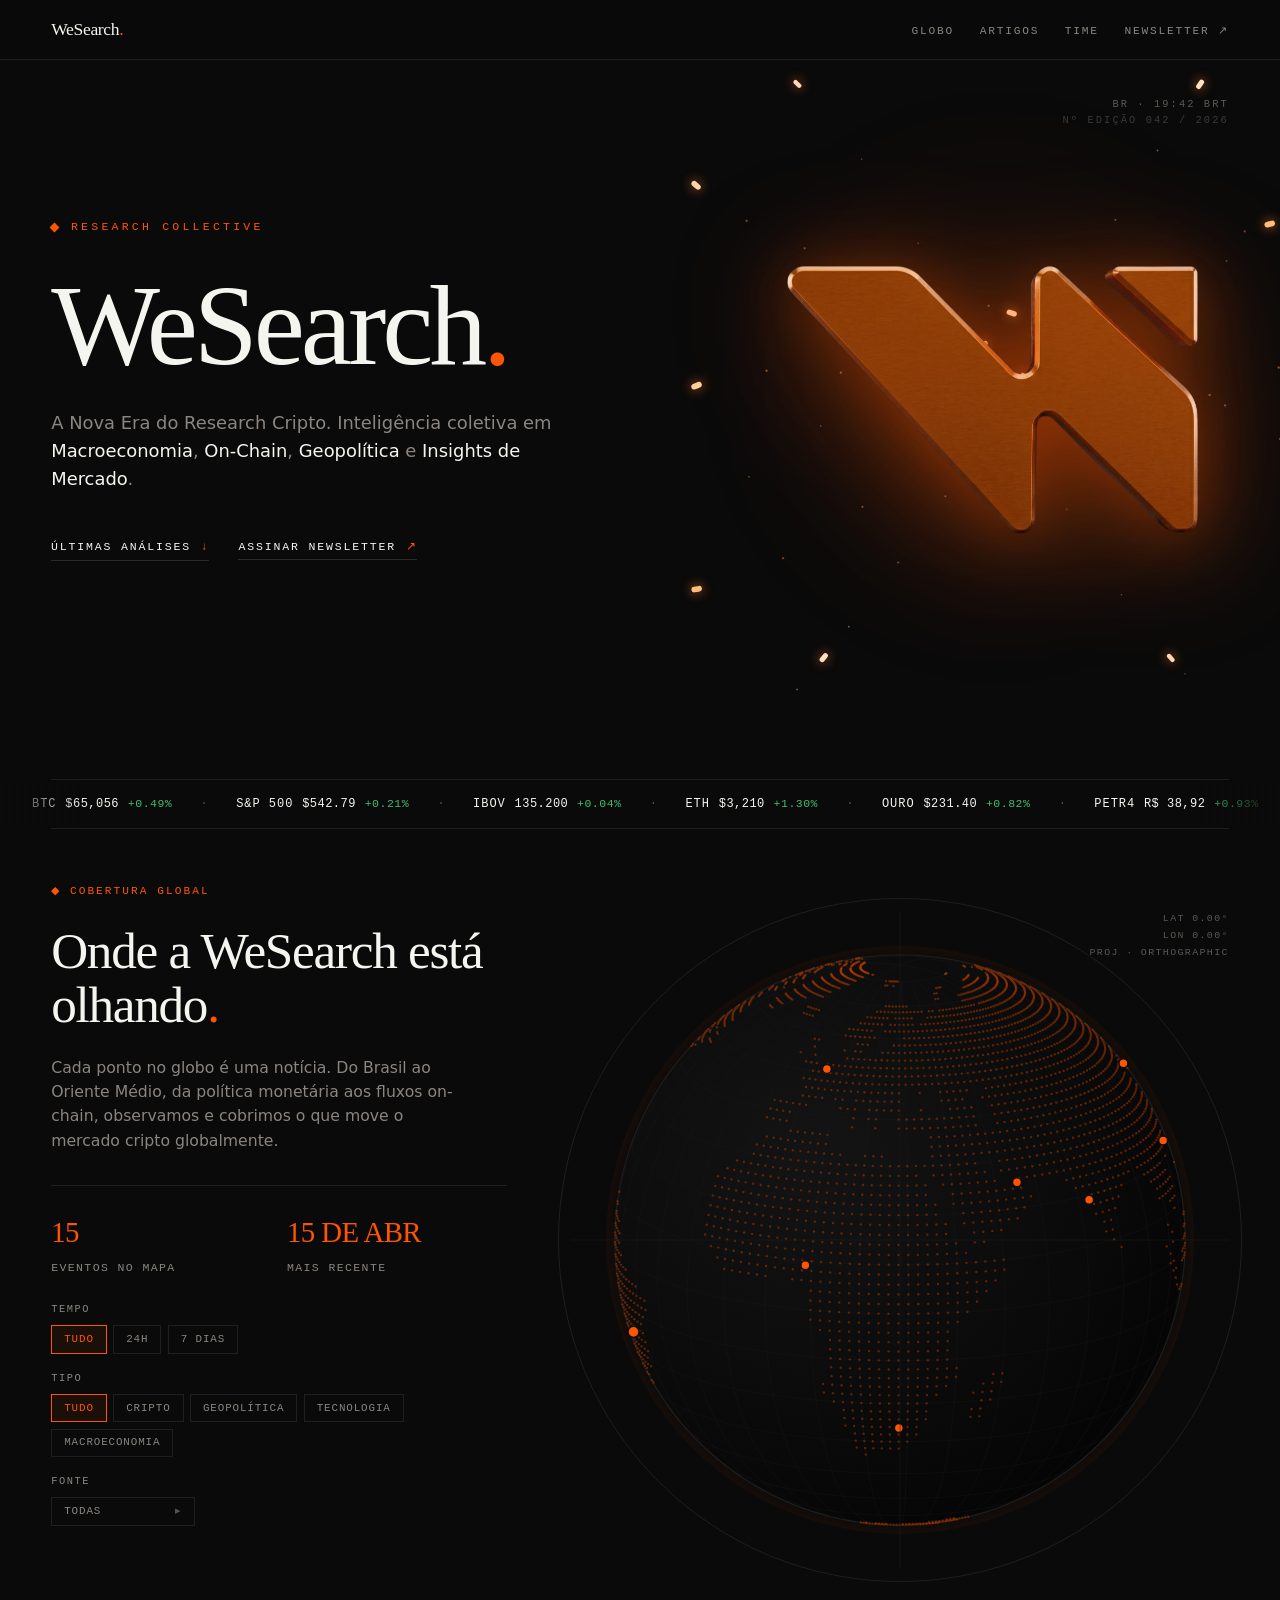
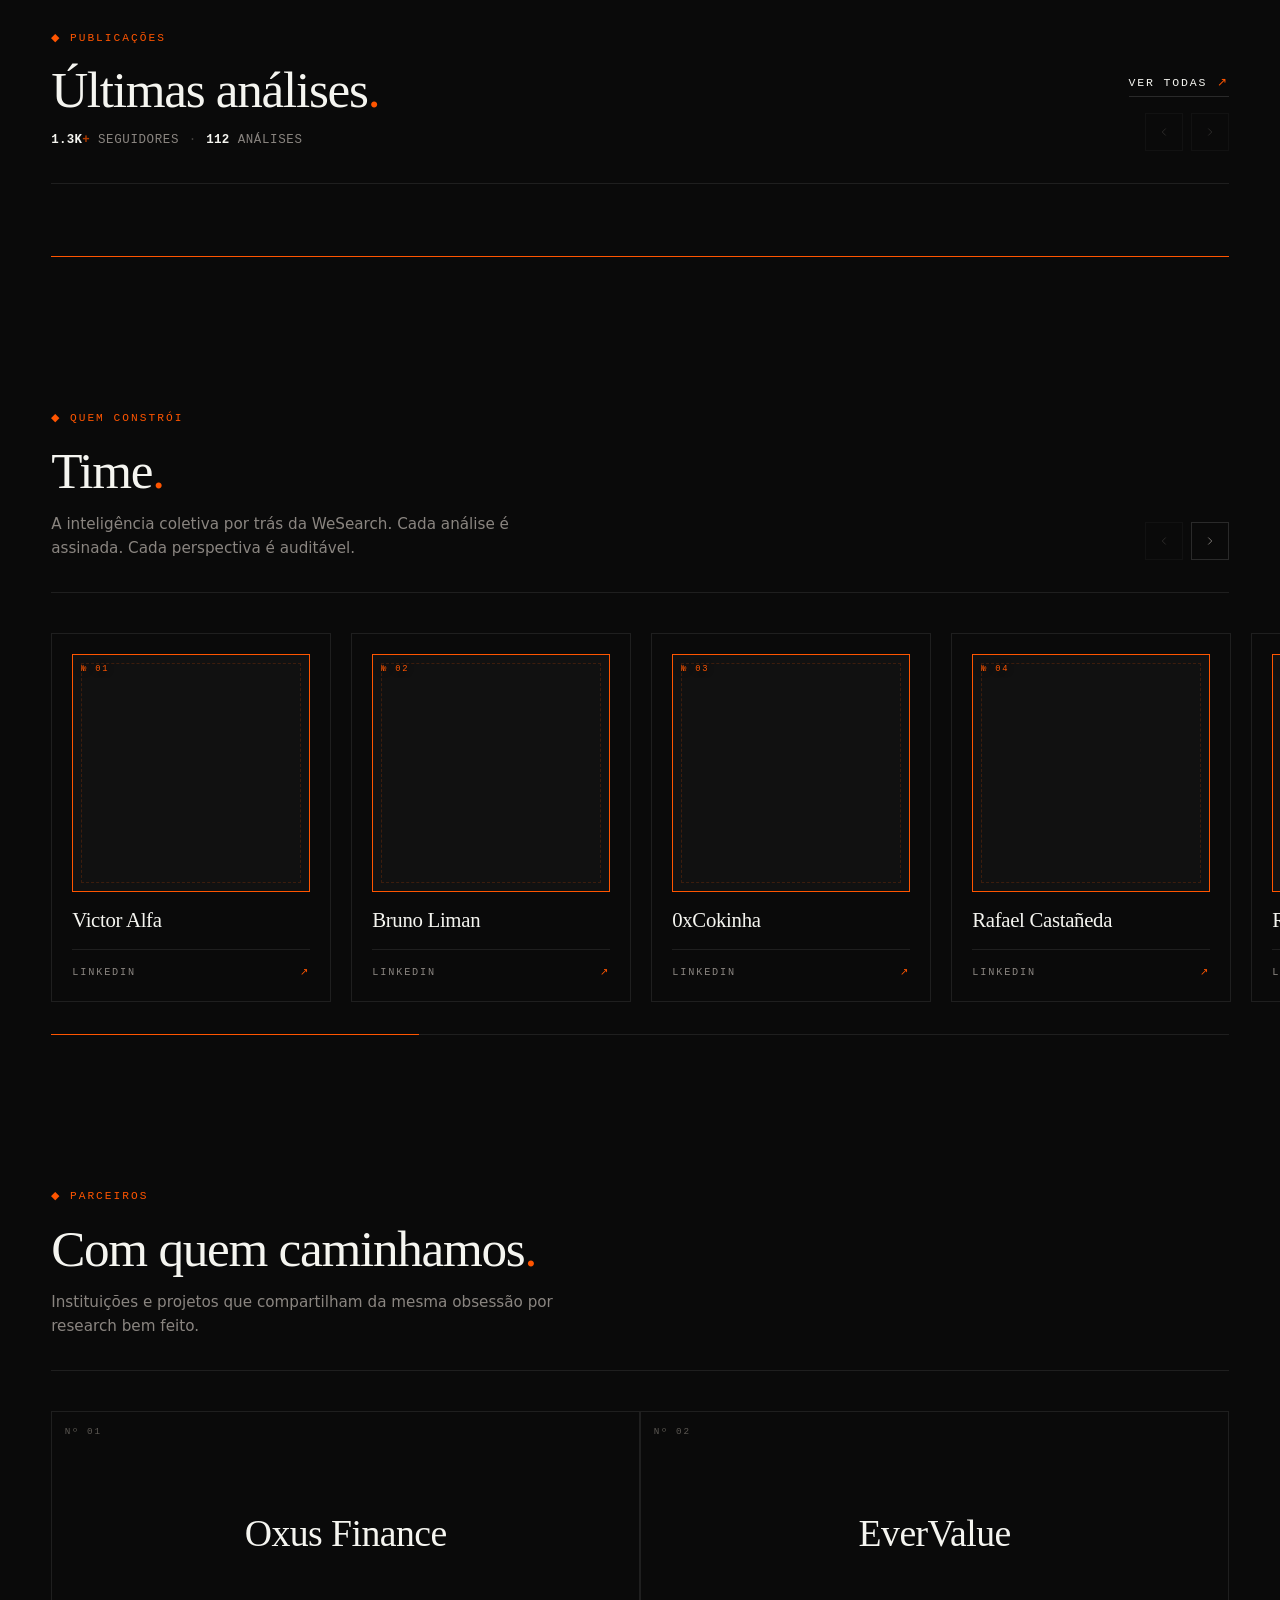
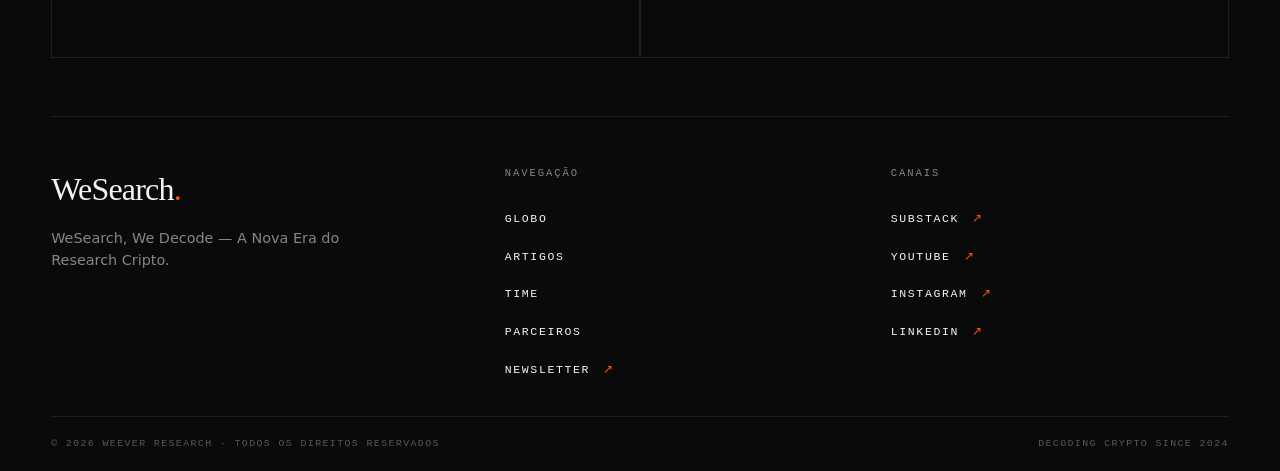
==== public/index.html @ be9791de "sec: move frontend para public/, fixa vazamento de .git/ CRÍTICO: directory='.' no Workers Static As" ====
<!doctype html>
<html lang="pt-BR">
<head>
<meta charset="utf-8" />
<meta name="viewport" content="width=device-width,initial-scale=1" />
<title>WeSearch — Research Cripto</title>
<meta name="description" content="A Nova Era do Research Cripto. Inteligência coletiva em Macroeconomia, On-Chain, Geopolítica e Insights de Mercado." />
<link rel="icon" type="image/png" sizes="32x32" href="favicon-32x32.png" />
<link rel="preconnect" href="https://fonts.googleapis.com" />
<link rel="preconnect" href="https://fonts.gstatic.com" crossorigin />
<link rel="stylesheet" href="https://fonts.googleapis.com/css2?family=Fraunces:opsz,wght@9..144,300;9..144,400;9..144,500;9..144,600&family=IBM+Plex+Mono:wght@400;500&family=IBM+Plex+Sans:wght@400;500;600&display=swap" />
<meta http-equiv="Content-Security-Policy" content="default-src 'self'; script-src 'self' https://static.cloudflareinsights.com; style-src 'self' https://fonts.googleapis.com; font-src 'self' https://fonts.gstatic.com; img-src 'self' https: data:; connect-src 'self' https://api.wesearchdao.xyz https://cloudflareinsights.com; base-uri 'self'; object-src 'none'; form-action 'self'; upgrade-insecure-requests;" />
<link rel="stylesheet" href="assets/style.css" />
<script src="assets/vendor/d3.min.js" integrity="sha384-CjloA8y00+1SDAUkjs099PVfnY2KmDC2BZnws9kh8D/lX1s46w6EPhpXdqMfjK6i" defer></script>
<script src="assets/vendor/topojson-client.min.js" integrity="sha384-Ukv1p/xTma6P4/2bY5KzWBw+ydSpXmhCMtyciIQVDJ1RmOxtCYNMF1uXT9T63H67" defer></script>
<script src="assets/app.js" defer></script>
</head>
<body>

<!-- ============ STICKY NAV ============ -->
<nav class="nav" id="nav" aria-label="Principal">
  <a href="#top" class="brand">WeSearch<span class="dot">.</span></a>
  <ul>
    <li><a href="#globo">Globo</a></li>
    <li><a href="#artigos">Artigos</a></li>
    <li><a href="#time">Time</a></li>
    <li><a href="https://wesearch.substack.com" target="_blank" rel="noopener">Newsletter ↗</a></li>
  </ul>
</nav>

<div class="page" id="top">

  <!-- ============ HERO ============ -->
  <section class="hero">
    <div class="hero-tick tl">
      <div>BR · 19:42 BRT</div>
      <div class="u-dim">Nº EDIÇÃO 042 / 2026</div>
    </div>

    <div class="hero-left">
      <div class="hero-label">
        <span class="diamond"></span>
        <span class="txt">Research Collective</span>
      </div>
      <h1 class="hero-title">WeSearch<span class="dot">.</span></h1>
      <p class="hero-sub">
        A Nova Era do Research Cripto. Inteligência coletiva em <em>Macroeconomia</em>, <em>On-Chain</em>, <em>Geopolítica</em> e <em>Insights de Mercado</em>.
      </p>
      <div class="hero-actions">
        <a href="#artigos" class="ghost-link">Últimas análises <span class="arr">↓</span></a>
        <a href="https://wesearch.substack.com" target="_blank" rel="noopener" class="ghost-link">Assinar newsletter <span class="arr">↗</span></a>
      </div>
    </div>

    <div class="hero-right" aria-hidden="true">
      <div class="hero-mark">
        <!-- Decorative rings removed per request -->
        <img src="assets/wesearch-logo.png?v=2" alt="WeSearch" class="hero-mark-img" />
        <svg class="hero-mark-streams" viewBox="0 0 320 320" aria-hidden="true" preserveAspectRatio="none">
          <defs>
            <path id="stream-a" d="M -20 40   C 60 110,  180 90,  340 200" />
            <path id="stream-b" d="M 340 60  C 240 130, 140 100, -20 240" />
            <path id="stream-c" d="M -20 160 C 80 120,  220 220, 340 140" />
            <path id="stream-d" d="M 40 -20  C 140 80,  180 240, 280 340" />
            <path id="stream-e" d="M 280 -20 C 200 100, 160 200,  40 340" />
            <path id="stream-f" d="M -20 280 C 100 260, 200 80,  340 60" />
          </defs>
          <g class="streams-layer">
            <use href="#stream-a" class="trail t1"/>
            <use href="#stream-a" class="dot   d1"/>
            <use href="#stream-b" class="trail t2"/>
            <use href="#stream-b" class="dot   d2"/>
            <use href="#stream-c" class="trail t3"/>
            <use href="#stream-c" class="dot   d3"/>
            <use href="#stream-d" class="trail t4"/>
            <use href="#stream-d" class="dot   d4"/>
            <use href="#stream-e" class="trail t5"/>
            <use href="#stream-e" class="dot   d5"/>
            <use href="#stream-f" class="trail t6"/>
            <use href="#stream-f" class="dot   d6"/>
          </g>
        </svg>
      </div>
    </div>
  </section>

  <!-- ============ MARKET TICKER ============ -->
  <section class="ticker-section tight" aria-label="Ticker de mercado">
    <div class="ticker" id="ticker" role="marquee" aria-live="off">
      <div class="ticker-track" id="ticker-track"></div>
    </div>
  </section>

  <!-- ============ GLOBE ============ -->
  <section id="globo">
    <div class="globe-wrap globe-wrap--pad-top">
      <div class="globe-copy">
        <span class="mono orange label">◆ Cobertura Global</span>
        <h2 class="heading">Onde a WeSearch está olhando<span class="dot">.</span></h2>
        <p>
          Cada ponto no globo é uma notícia. Do Brasil ao Oriente Médio, da política monetária aos fluxos on-chain, observamos e cobrimos o que move o mercado cripto globalmente.
        </p>
        <div class="globe-stats">
          <div class="gs"><b id="gs-events">—</b>Eventos no mapa</div>
          <div class="gs"><b id="gs-latest">—</b>Mais recente</div>
        </div>

        <div class="globe-filters">
          <div class="gf-group">
            <span class="gf-label mono">TEMPO</span>
            <div class="gf-btns" id="filter-time">
              <button class="gf-btn active" data-val="all">Tudo</button>
              <button class="gf-btn" data-val="24h">24h</button>
              <button class="gf-btn" data-val="7d">7 dias</button>
            </div>
          </div>
          <div class="gf-group">
            <span class="gf-label mono">TIPO</span>
            <div class="gf-btns" id="filter-cat">
              <button class="gf-btn active" data-val="all">Tudo</button>
              <button class="gf-btn" data-val="cripto">Cripto</button>
              <button class="gf-btn" data-val="geo">Geopolítica</button>
              <button class="gf-btn" data-val="tech">Tecnologia</button>
              <button class="gf-btn" data-val="macro">Macroeconomia</button>
            </div>
          </div>
          <div class="gf-group u-hidden" id="filter-source-group">
            <span class="gf-label mono">FONTE</span>
            <button class="gf-btn gf-source-trigger" id="filter-source-trigger" type="button">
              <span id="filter-source-label">Todas</span>
              <span class="gf-caret" aria-hidden="true">▸</span>
            </button>
          </div>
        </div>
      </div>

      <!-- Source filter modal -->
      <div class="gf-modal" id="source-modal" hidden aria-hidden="true" role="dialog" aria-labelledby="source-modal-title">
        <div class="gf-modal-backdrop" id="source-modal-backdrop"></div>
        <div class="gf-modal-panel">
          <header class="gf-modal-head">
            <span class="mono orange">◆ Fontes</span>
            <h3 id="source-modal-title">Selecionar cobertura</h3>
            <button class="gf-modal-close" id="source-modal-close" aria-label="Fechar">✕</button>
          </header>
          <div class="gf-modal-actions">
            <button class="gf-btn" id="filter-source-all" type="button">Todas</button>
            <button class="gf-btn" id="filter-source-none" type="button">Nenhuma</button>
            <span class="gf-modal-count mono" id="filter-source-count">—</span>
          </div>
          <div class="gf-modal-list" id="filter-source"></div>
        </div>
      </div>

      <div class="globe-stage" id="globe-stage">
        <div class="globe-ring"></div>
        <div class="globe-ring crosshair"></div>
        <div class="globe-coords" id="globe-coords">
          <div>LAT 0.00°</div>
          <div>LON 0.00°</div>
          <div>PROJ · ORTHOGRAPHIC</div>
        </div>
        <svg id="globe-svg" viewBox="0 0 600 600" aria-hidden="true"></svg>
        <div class="country-label" id="country-label" aria-hidden="true">
          <span class="cl-name"></span>
          <span class="cl-meta"></span>
        </div>
        <aside class="country-panel" id="country-panel" aria-live="polite">
          <header>
            <div>
              <span class="cp-kicker mono orange">◆ Cobertura</span>
              <h3 id="cp-title">—</h3>
              <span id="cp-count" class="cp-count mono">—</span>
            </div>
            <button id="cp-close" aria-label="Fechar">✕</button>
          </header>
          <div class="cp-list" id="cp-list"></div>
        </aside>
        <div class="globe-tooltip" id="tip">
          <span class="cat" id="tip-cat">CATEGORY</span>
          <div class="ttl" id="tip-title">Title</div>
          <div class="meta" id="tip-meta">META</div>
        </div>
        <!-- SR fallback list -->
        <ul class="sr-only" id="events-sr"></ul>
      </div>
    </div>
  </section>

  <!-- ============ ARTICLES ============ -->
  <section id="artigos">
    <div class="section-head">
      <div>
        <span class="mono orange label">◆ Publicações</span>
        <h2 class="heading heading--spaced">Últimas análises<span class="dot u-text-orange">.</span></h2>
        <div class="section-stats mono">
          <span><b>1.3K<span class="u-text-orange-deep">+</span></b> seguidores</span>
          <span class="sep">·</span>
          <span><b id="m-articles">112</b> análises</span>
        </div>
      </div>
      <div class="right right--stack">
        <a href="https://wesearch.substack.com" target="_blank" rel="noopener" class="ghost-link">Ver todas <span class="arr">↗</span></a>
        <div class="carousel-ctl">
          <button id="art-prev" aria-label="Anterior"><svg viewBox="0 0 24 24" fill="none" stroke="currentColor" stroke-width="1.5"><path d="M15 6l-6 6 6 6"/></svg></button>
          <button id="art-next" aria-label="Próximo"><svg viewBox="0 0 24 24" fill="none" stroke="currentColor" stroke-width="1.5"><path d="M9 6l6 6-6 6"/></svg></button>
        </div>
      </div>
    </div>

    <div class="carousel" id="carousel-articles" aria-live="polite"></div>
    <div class="progress"><div class="bar" id="art-bar"></div></div>
  </section>

  <!-- ============ ANALYSTS ============ -->
  <section id="time">
    <div class="section-head">
      <div>
        <span class="mono orange label">◆ Quem constrói</span>
        <h2 class="heading heading--spaced">Time<span class="dot u-text-orange">.</span></h2>
        <p class="section-lede">
          A inteligência coletiva por trás da WeSearch. Cada análise é assinada. Cada perspectiva é auditável.
        </p>
      </div>
      <div class="right">
        <div class="carousel-ctl">
          <button id="an-prev" aria-label="Anterior"><svg viewBox="0 0 24 24" fill="none" stroke="currentColor" stroke-width="1.5"><path d="M15 6l-6 6 6 6"/></svg></button>
          <button id="an-next" aria-label="Próximo"><svg viewBox="0 0 24 24" fill="none" stroke="currentColor" stroke-width="1.5"><path d="M9 6l6 6-6 6"/></svg></button>
        </div>
      </div>
    </div>

    <div class="analysts" id="carousel-analysts"></div>
    <div class="progress"><div class="bar" id="an-bar"></div></div>
  </section>

  <!-- ============ PARTNERS ============ -->
  <section id="parceiros">
    <div class="section-head">
      <div>
        <span class="mono orange label">◆ Parceiros</span>
        <h2 class="heading heading--spaced">Com quem caminhamos<span class="dot u-text-orange">.</span></h2>
        <p class="section-lede">
          Instituições e projetos que compartilham da mesma obsessão por research bem feito.
        </p>
      </div>
    </div>

    <div class="partners" id="partners-grid"></div>
  </section>

  <!-- ============ FOOTER ============ -->
  <footer class="foot">
    <div>
      <div class="brand-big">WeSearch<span class="dot">.</span></div>
      <p class="tagline">WeSearch, We Decode — A Nova Era do Research Cripto.</p>
          </div>
    <div class="col">
      <h4>Navegação</h4>
      <ul>
        <li><a href="#globo">Globo</a></li>
        <li><a href="#artigos">Artigos</a></li>
        <li><a href="#time">Time</a></li>
        <li><a href="#parceiros">Parceiros</a></li>
        <li><a href="https://wesearch.substack.com" target="_blank" rel="noopener">Newsletter <span class="arr">↗</span></a></li>
      </ul>
    </div>
    <div class="col">
      <h4>Canais</h4>
      <ul>
        <li><a href="https://wesearch.substack.com" target="_blank" rel="noopener">Substack <span class="arr">↗</span></a></li>
        <li><a href="https://www.youtube.com/@wesearchdao" target="_blank" rel="noopener">YouTube <span class="arr">↗</span></a></li>
        <li><a href="https://www.instagram.com/wesearchdao/" target="_blank" rel="noopener">Instagram <span class="arr">↗</span></a></li>
        <li><a href="https://www.linkedin.com/company/wesearchdao" target="_blank" rel="noopener">LinkedIn <span class="arr">↗</span></a></li>
      </ul>
    </div>
  </footer>

  <div class="signoff">
    <span>© 2026 Weever Research · Todos os direitos reservados</span>
    <span>Decoding crypto since 2024</span>
  </div>

</div>

<!-- Tweaks panel removed: globe now rotates gently on its own -->

</body>
</html>
---- public/assets/style.css ----
:root {
  --bg: #0a0a0a;
  --surface: #111111;
  --surface-2: #141414;
  --border: #1f1f1f;
  --border-strong: #2a2a2a;
  --fg: #f5f5f0;
  --muted: #8a8580;
  --muted-dim: #5c5853;
  --orange: #FF5500;
  --orange-dim: #cc4400;
  --orange-deep: #B23C00;
  --serif: "Fraunces", Georgia, "Times New Roman", serif;
  --sans: "IBM Plex Sans", system-ui, sans-serif;
  --mono: "IBM Plex Mono", ui-monospace, monospace;
  --ease: cubic-bezier(0.16, 1, 0.3, 1);
  /* Breakpoints — usar valores brutos nas @media (vars não funcionam lá).
     Documentação:
       --bp-mobile: 480px  — empilhamento total, 1 coluna, tipografia mínima
       --bp-tablet: 760px  — 2 colunas onde cabiam 4; nav compactada
       --bp-desktop-sm: 960px — hero/globe passam a 1 coluna */
}

* { box-sizing: border-box; margin: 0; padding: 0; }
html, body {
  background: var(--bg);
  color: var(--fg);
  font-family: var(--sans);
  -webkit-font-smoothing: antialiased;
  -moz-osx-font-smoothing: grayscale;
  overflow-x: hidden;
}
body { line-height: 1.55; }
a { color: inherit; text-decoration: none; }
button { font: inherit; color: inherit; background: none; border: 0; cursor: pointer; }
img { max-width: 100%; display: block; }

::selection { background: var(--orange); color: var(--bg); }

/* Scrollbar */
::-webkit-scrollbar { width: 10px; height: 10px; }
::-webkit-scrollbar-track { background: var(--bg); }
::-webkit-scrollbar-thumb { background: var(--border-strong); border-radius: 0; }
::-webkit-scrollbar-thumb:hover { background: var(--orange-deep); }

/* ============ LAYOUT ============ */
.page {
  max-width: 1440px;
  margin: 0 auto;
  padding: 0 clamp(1.25rem, 4vw, 3.5rem);
}

.mono {
  font-family: var(--mono);
  font-size: 0.7rem;
  letter-spacing: 0.18em;
  text-transform: uppercase;
  color: var(--muted);
}
.mono.orange { color: var(--orange); }

.serif { font-family: var(--serif); }

/* ============ UTILITIES ============
   Evitam style="..." inline, permitindo CSP sem 'unsafe-inline' em style-src. */
.u-hidden          { display: none; }
.u-dim             { opacity: .6; }
.u-text-orange      { color: var(--orange); }
.u-text-orange-deep { color: var(--orange-deep); }
.u-text-muted       { color: var(--muted); }
.heading--spaced    { margin-top: 1rem; }
.section-lede       { color: var(--muted); margin-top: 1rem; max-width: 52ch; font-size: 0.95rem; }
.section-head .right--stack {
  display: flex; flex-direction: column; align-items: flex-end; gap: 1rem;
  text-align: right; white-space: normal;
}
.credibility--compact { padding: 25px 0 0; }
@media (min-width: 761px) { .credibility--compact { min-height: 150px; } }
.globe-wrap--pad-top  { padding-top: 50px; }

.heading {
  font-family: var(--serif);
  font-weight: 500;
  font-size: clamp(2rem, 4.2vw, 3.2rem);
  letter-spacing: -0.025em;
  line-height: 1.05;
  font-variation-settings: "opsz" 96;
}

.section-head {
  display: grid;
  grid-template-columns: 1fr auto;
  align-items: end;
  gap: 2rem;
  padding-bottom: 2rem;
  border-bottom: 1px solid var(--border);
  margin-bottom: 2.5rem;
}
.section-head .label { margin-bottom: 0.9rem; display: block; }
.section-stats {
  display: flex;
  gap: 0.6rem;
  margin-top: 0.9rem;
  font-size: 0.78rem;
  color: var(--muted);
  letter-spacing: 0.05em;
  text-transform: uppercase;
}
.section-stats b {
  color: var(--fg);
  font-weight: 600;
  letter-spacing: 0.02em;
}
.section-stats .sep { opacity: 0.45; }
.section-head .tagline {
  color: var(--muted);
  font-size: 0.95rem;
  max-width: 46ch;
  margin-top: 1rem;
}
.section-head .right { text-align: right; white-space: nowrap; }
@media (max-width: 760px) {
  .section-head { gap: 1.25rem 1rem; align-items: end; }
  .section-head .right,
  .section-head .right--stack { white-space: normal; }
}

.ghost-link {
  display: inline-flex;
  align-items: center;
  gap: 0.6rem;
  font-family: var(--mono);
  font-size: 0.72rem;
  letter-spacing: 0.16em;
  text-transform: uppercase;
  color: var(--fg);
  border-bottom: 1px solid var(--border-strong);
  padding-bottom: 4px;
  transition: color .25s var(--ease), border-color .25s var(--ease);
}
.ghost-link:hover { color: var(--orange); border-color: var(--orange); }
.ghost-link .arr { color: var(--orange); transition: transform .3s var(--ease); }
.ghost-link:hover .arr { transform: translate(2px,-2px); }

section { padding: clamp(4rem, 8vw, 7rem) 0; }
section.tight { padding: 0; }

/* Tightened transitions between specific sections */
#time         { padding-top: clamp(2rem, 4vw, 3.25rem); }   /* after #artigos */
#parceiros    { padding-top: clamp(2rem, 4vw, 3.25rem);
                padding-bottom: clamp(2.5rem, 4.5vw, 3.75rem); } /* before footer */
#globo        { padding-top: 0.25rem; padding-bottom: 0; }  /* collapse gap after ticker + before articles */
#artigos      { padding-top: clamp(1.25rem, 2.5vw, 2rem); } /* tighten gap after Cobertura Global */

/* ============ NAV ============ */
.nav {
  position: fixed;
  top: 0; left: 0; right: 0;
  z-index: 50;
  display: flex;
  justify-content: space-between;
  align-items: center;
  padding: 1rem clamp(1.25rem, 4vw, 3.5rem);
  background: rgba(10,10,10,0.85);
  backdrop-filter: blur(12px);
  -webkit-backdrop-filter: blur(12px);
  border-bottom: 1px solid var(--border);
  opacity: 1;
  pointer-events: auto;
}
.nav .brand {
  font-family: var(--serif);
  font-weight: 500;
  font-size: 1.1rem;
  letter-spacing: -0.02em;
}
.nav .brand .dot { color: var(--orange); }
.nav ul { list-style: none; display: flex; gap: 1.6rem; flex-wrap: wrap; justify-content: flex-end; }
.nav ul a {
  font-family: var(--mono);
  font-size: 0.7rem;
  letter-spacing: 0.16em;
  text-transform: uppercase;
  color: var(--muted);
  transition: color .2s var(--ease);
}
.nav ul a:hover { color: var(--orange); }
/* Em tablet compacta; em mobile real, esconde internos e mantém só Newsletter. */
@media (max-width: 760px) {
  .nav ul { gap: 0.9rem; }
  .nav ul a { font-size: 0.62rem; letter-spacing: 0.12em; }
}
@media (max-width: 480px) {
  .nav ul li:not(:last-child) { display: none; }
}

/* ============ HERO ============ */
.hero {
  min-height: 78vh;
  min-height: 78svh; /* svh não conta a URL bar mobile — evita jank */
  display: grid;
  grid-template-columns: 1.1fr 0.9fr;
  gap: clamp(2rem, 5vw, 5rem);
  align-items: center;
  padding-top: 6rem;
  padding-bottom: 1.5rem;
  position: relative;
}
@media (max-width: 960px) {
  .hero { grid-template-columns: 1fr; min-height: auto; padding-top: 5rem; gap: 3rem; }
}

.hero-left > * { opacity: 0; transform: translateY(10px); animation: rise .9s var(--ease) forwards; }
.hero-left > *:nth-child(1) { animation-delay: 0.05s; }
.hero-left > *:nth-child(2) { animation-delay: 0.2s; }
.hero-left > *:nth-child(3) { animation-delay: 0.35s; }
.hero-left > *:nth-child(4) { animation-delay: 0.5s; }
@keyframes rise { to { opacity: 1; transform: translateY(0); } }

.hero-label {
  display: inline-flex;
  align-items: center;
  gap: 0.8rem;
  margin-bottom: 2.2rem;
}
.hero-label .diamond {
  width: 7px; height: 7px;
  background: var(--orange);
  transform: rotate(45deg);
  display: inline-block;
}
.hero-label .txt {
  font-family: var(--mono);
  font-size: 0.72rem;
  color: var(--orange);
  letter-spacing: 0.28em;
  text-transform: uppercase;
}

.hero-title {
  font-family: var(--serif);
  font-weight: 400;
  font-size: clamp(3.2rem, 9vw, 7.5rem);
  line-height: 0.95;
  letter-spacing: -0.035em;
  font-variation-settings: "opsz" 144;
  margin-bottom: 1.8rem;
}
.hero-title .dot { color: var(--orange); }

.hero-sub {
  font-size: clamp(1rem, 1.4vw, 1.15rem);
  color: var(--muted);
  max-width: 520px;
  line-height: 1.55;
  margin-bottom: 2.8rem;
}
.hero-sub em { color: var(--fg); font-style: normal; }

.hero-actions { display: flex; gap: 1.8rem; flex-wrap: wrap; }

.hero-right {
  position: relative;
  display: flex;
  align-items: center;
  justify-content: center;
  min-height: 440px;
  opacity: 0;
  animation: rise 1.2s var(--ease) 0.6s forwards;
}
.hero-mark {
  position: relative;
  width: min(140%, 920px);
  aspect-ratio: 1;
  display: flex;
  align-items: center;
  justify-content: center;
  margin-left: auto;
  margin-right: -8%;
}
/* 961–1100px: ainda 2 colunas, mas sem overshoot lateral. */
@media (max-width: 1100px) and (min-width: 961px) {
  .hero-mark {
    width: min(100%, 560px);
    margin-left: auto;
    margin-right: 0;
  }
}
@media (max-width: 960px) {
  /* Em 1-column, zerar overshoot e centralizar. */
  .hero-mark {
    width: min(100%, 480px);
    margin-left: auto;
    margin-right: auto;
  }
  .hero-right { min-height: auto; justify-content: center; }
}
.hero-mark::before {
  content: "";
  position: absolute;
  inset: -20%;
  background: radial-gradient(circle at center, rgba(255,85,0,0.12) 0%, rgba(255,85,0,0.04) 30%, transparent 55%);
  filter: blur(20px);
  z-index: 0;
}
.hero-mark > svg.hero-mark-rings { position: absolute !important; top: 50%; left: 50%; transform: translate(-50%, -50%); width: 92% !important; height: auto; z-index: 0; }
.hero-mark > svg { position: relative; z-index: 1; width: 68%; height: auto; }
.hero-mark > svg.hero-mark-streams { position: absolute; inset: 0; width: 100%; height: 100%; }
/* Data streams — lines with pulsing dots that travel across the logo */
.hero-mark-streams {
  position: absolute;
  inset: 0;
  width: 100%; height: 100%;
  z-index: 3;
  pointer-events: none;
  overflow: visible;
}
.hero-mark-streams .trail {
  fill: none;
  stroke: rgba(255, 160, 80, 0.45);
  stroke-width: 1.25;
  stroke-linecap: round;
  stroke-dasharray: 0.01 38;
  stroke-dashoffset: 0;
  animation: stream-move 4s linear infinite;
}
.hero-mark-streams .trail.t2 { stroke: rgba(255, 200, 120, 0.35); stroke-width: 1;   stroke-dasharray: 0.01 52; animation-duration: 5.6s; animation-delay: -1.2s; }
.hero-mark-streams .trail.t3 { stroke: rgba(255, 140, 60, 0.50);  stroke-width: 1.4; stroke-dasharray: 0.01 44; animation-duration: 4.8s; animation-delay: -2.4s; }
.hero-mark-streams .trail.t4 { stroke: rgba(255, 170, 90, 0.35);  stroke-width: 0.9; stroke-dasharray: 0.01 60; animation-duration: 6.4s; animation-delay: -0.6s; }
.hero-mark-streams .trail.t5 { stroke: rgba(255, 210, 140, 0.40); stroke-width: 1.1; stroke-dasharray: 0.01 48; animation-duration: 5.2s; animation-delay: -3.1s; }
.hero-mark-streams .trail.t6 { stroke: rgba(255, 130, 50, 0.45);  stroke-width: 1.3; stroke-dasharray: 0.01 56; animation-duration: 5.8s; animation-delay: -1.8s; }
@keyframes stream-move {
  from { stroke-dashoffset: 0; }
  to   { stroke-dashoffset: -200; }
}
.hero-mark-streams .dot {
  fill: none;
  stroke-linecap: round;
  filter: drop-shadow(0 0 3px rgba(255, 120, 40, 0.9));
  stroke-dasharray: 3 200;
  animation: stream-move 4s linear infinite;
}
.hero-mark-streams .dot.d1 { stroke: #ffd4a8; stroke-width: 3.2; animation-duration: 4s;   animation-delay: 0s; }
.hero-mark-streams .dot.d2 { stroke: #ffbc82; stroke-width: 2.8; animation-duration: 5.6s; animation-delay: -1.2s; }
.hero-mark-streams .dot.d3 { stroke: #ffcf9a; stroke-width: 3.4; animation-duration: 4.8s; animation-delay: -2.4s; }
.hero-mark-streams .dot.d4 { stroke: #ffd8b0; stroke-width: 2.6; animation-duration: 6.4s; animation-delay: -0.6s; }
.hero-mark-streams .dot.d5 { stroke: #ffe2c0; stroke-width: 3.0; animation-duration: 5.2s; animation-delay: -3.1s; }
.hero-mark-streams .dot.d6 { stroke: #ffbd7a; stroke-width: 3.3; animation-duration: 5.8s; animation-delay: -1.8s; }
@media (prefers-reduced-motion: reduce) {
  .hero-mark-streams .trail, .hero-mark-streams .dot { animation: none; }
}
.hero-mark-img {
  position: relative;
  z-index: 2;
  width: 96%;
  height: auto;
  display: block;
  margin: 0 auto;
  object-fit: cover;
  filter: drop-shadow(0 18px 64px rgba(255, 85, 0, 0.38)) drop-shadow(0 6px 28px rgba(255, 85, 0, 0.28));
  transition: transform .5s var(--ease), filter .5s var(--ease);
}
.hero-mark:hover .hero-mark-img {
  /* hover scale disabled */
}

.hero-meta {
  position: absolute;
  bottom: 1rem;
  right: 0;
  display: flex;
  align-items: center;
  gap: 0.6rem;
  font-family: var(--mono);
  font-size: 0.68rem;
  letter-spacing: 0.18em;
  text-transform: uppercase;
  color: var(--muted);
}
.hero-meta .live-dot {
  width: 7px; height: 7px; border-radius: 50%;
  background: var(--orange);
  box-shadow: 0 0 0 0 rgba(255,85,0,0.5);
  animation: livepulse 2s infinite;
}
@keyframes livepulse {
  0% { box-shadow: 0 0 0 0 rgba(255,85,0,0.5); }
  70% { box-shadow: 0 0 0 10px rgba(255,85,0,0); }
  100% { box-shadow: 0 0 0 0 rgba(255,85,0,0); }
}

/* Hero corner tickers */
.hero-tick {
  position: absolute;
  font-family: var(--mono);
  font-size: 0.65rem;
  letter-spacing: 0.2em;
  color: var(--muted-dim);
  text-transform: uppercase;
}
.hero-tick.tl { top: 6rem; right: 0; text-align: right; }
@media (max-width: 760px) { .hero-tick.tl { display:none; } }

/* ============ CREDIBILITY ============ */
/* Estratégia de linhas responsiva:
   - Desktop (>=760): 4 colunas com borders verticais entre metrics.
   - Tablet (<760): 2x2 sem row-gap; linha vertical entre cols + border-top
     na row inferior pra dar continuidade (evita barrinhas flutuantes).
   - Mobile (<480): 1 coluna empilhada com border-top entre metrics. */
.credibility {
  display: grid;
  grid-template-columns: repeat(4, 1fr);
  border-top: 1px solid var(--border);
  border-bottom: 1px solid var(--border);
  padding: clamp(2rem, 4vw, 3rem) 0;
  gap: 1rem;
}
.metric { padding: 0 1.5rem; border-left: 1px solid var(--border); }
.metric:first-child { border-left: 0; padding-left: 0; }

@media (max-width: 760px) {
  /* Sem row-gap: as linhas verticais precisam ficar contínuas entre rows,
     e a row-inferior ganha border-top pra fechar a grade. */
  .credibility { grid-template-columns: repeat(2, 1fr); row-gap: 0; column-gap: 0; }
  .metric { padding: 1.5rem 1.25rem; }
  .metric:nth-child(odd) { border-left: 0; padding-left: 0; }
  .metric:nth-child(n+3) { border-top: 1px solid var(--border); }
}

@media (max-width: 480px) {
  /* Empilha: zero linha vertical, linha horizontal fina entre metrics. */
  .credibility { grid-template-columns: 1fr; }
  .metric { border-left: 0; padding: 1.5rem 0; }
  .metric ~ .metric { border-top: 1px solid var(--border); }
}
.metric .num {
  font-family: var(--serif);
  font-weight: 400;
  font-variation-settings: "opsz" 144;
  font-size: clamp(2.6rem, 5vw, 4.2rem);
  line-height: 1;
  letter-spacing: -0.03em;
  color: var(--orange);
  margin-bottom: 1rem;
}
.metric .lbl {
  font-family: var(--mono);
  font-size: 0.68rem;
  letter-spacing: 0.18em;
  text-transform: uppercase;
  color: var(--muted);
}

/* ============ GLOBE ============ */
.globe-wrap {
  display: grid;
  grid-template-columns: 0.9fr 1.3fr;
  gap: clamp(2rem, 5vw, 5rem);
  align-items: center;
  min-height: min(85vh, 900px);
}
@media (max-width: 960px) {
  .globe-wrap { grid-template-columns: 1fr; min-height: auto; gap: 2.5rem; }
}
.globe-copy { position: sticky; top: 6rem; align-self: start; }
@media (max-width: 960px) {
  .globe-copy { position: static; top: auto; }
}
.globe-copy .label { margin-bottom: 1.5rem; display: block; }
.globe-copy .heading { margin-bottom: 1.5rem; }
.globe-copy .heading .dot { color: var(--orange); }
.globe-copy p { color: var(--muted); font-size: 0.98rem; max-width: 42ch; margin-bottom: 2rem; }

.globe-stats {
  display: grid;
  grid-template-columns: repeat(2, 1fr);
  gap: 1rem;
  border-top: 1px solid var(--border);
  padding-top: 1.5rem;
}
.globe-stats .gs {
  font-family: var(--mono);
  font-size: 0.72rem;
  color: var(--muted);
  letter-spacing: 0.12em;
  text-transform: uppercase;
}
.globe-stats .gs b {
  display: block;
  color: var(--orange);
  font-family: var(--serif);
  font-weight: 500;
  font-size: 1.8rem;
  letter-spacing: -0.02em;
  margin-bottom: 0.3rem;
}

.globe-filters { margin-top: 1.5rem; display: flex; flex-direction: column; gap: 1rem; }
.gf-group { display: flex; flex-direction: column; gap: 0.5rem; }
.gf-label { font-size: 0.65rem; color: var(--muted); letter-spacing: 0.15em; }
.gf-btns { display: flex; gap: 0.4rem; flex-wrap: wrap; }
.gf-btn {
  font-family: var(--mono); font-size: 0.68rem; letter-spacing: 0.08em;
  padding: 0.3rem 0.75rem; border: 1px solid var(--border);
  background: transparent; color: var(--muted); cursor: pointer;
  transition: all .2s; text-transform: uppercase;
}
.gf-btn:hover { border-color: var(--border-strong); color: var(--fg); }
.gf-btn.active { border-color: var(--orange); color: var(--orange); background: rgba(255,85,0,0.07); }
.gf-btn.inactive { opacity: 0.35; }

.gf-source-trigger {
  display: inline-flex; align-items: center; gap: 0.5rem;
  align-self: flex-start; min-width: 9rem;
  justify-content: space-between;
}
.gf-source-trigger .gf-caret { font-size: 0.7rem; opacity: 0.6; transition: transform .2s; }
.gf-source-trigger[aria-expanded="true"] .gf-caret { transform: rotate(90deg); }

/* --- Source modal --- */
.gf-modal {
  position: fixed; inset: 0; z-index: 1000;
  display: flex; align-items: center; justify-content: center;
  padding: 1.5rem;
}
.gf-modal[hidden] { display: none; }
.gf-modal-backdrop {
  position: absolute; inset: 0;
  background: rgba(0,0,0,0.65);
  backdrop-filter: blur(4px);
  -webkit-backdrop-filter: blur(4px);
}
.gf-modal-panel {
  position: relative;
  background: var(--bg);
  border: 1px solid var(--border-strong);
  width: 100%; max-width: 480px;
  max-height: min(80vh, 640px);
  display: flex; flex-direction: column;
  box-shadow: 0 30px 80px rgba(0,0,0,0.6);
}
.gf-modal-head {
  display: flex; align-items: center; gap: 0.75rem;
  padding: 1rem 1.25rem 0.75rem;
  border-bottom: 1px solid var(--border);
}
.gf-modal-head .mono { font-size: 0.65rem; letter-spacing: 0.15em; }
.gf-modal-head h3 {
  flex: 1;
  font-family: var(--serif); font-weight: 500;
  font-size: 1.1rem; letter-spacing: -0.01em; margin: 0;
}
.gf-modal-close {
  background: transparent; border: none; color: var(--muted);
  font-size: 1rem; cursor: pointer; padding: 0.25rem 0.5rem;
  transition: color .2s;
}
.gf-modal-close:hover { color: var(--fg); }
.gf-modal-actions {
  display: flex; align-items: center; gap: 0.5rem;
  padding: 0.75rem 1.25rem;
  border-bottom: 1px solid var(--border);
}
.gf-modal-count {
  margin-left: auto;
  font-size: 0.65rem; color: var(--muted); letter-spacing: 0.12em;
}
.gf-modal-list {
  flex: 1; overflow-y: auto;
  padding: 0.5rem 0.5rem 0.75rem;
  display: flex; flex-direction: column; gap: 0.1rem;
}
.gf-source-row {
  display: flex; align-items: center; gap: 0.65rem;
  padding: 0.45rem 0.75rem;
  cursor: pointer;
  font-family: var(--mono); font-size: 0.72rem;
  color: var(--muted);
  transition: background .15s, color .15s;
  user-select: none;
}
.gf-source-row:hover { background: rgba(255,255,255,0.03); color: var(--fg); }
.gf-source-row input[type="checkbox"] {
  appearance: none; -webkit-appearance: none;
  width: 14px; height: 14px;
  border: 1px solid var(--border-strong);
  background: transparent;
  cursor: pointer; flex-shrink: 0;
  position: relative;
  transition: border-color .15s, background .15s;
}
.gf-source-row input[type="checkbox"]:checked {
  border-color: var(--orange);
  background: var(--orange);
}
.gf-source-row input[type="checkbox"]:checked::after {
  content: "";
  position: absolute;
  left: 3px; top: 0px;
  width: 4px; height: 8px;
  border: solid var(--bg);
  border-width: 0 2px 2px 0;
  transform: rotate(45deg);
}
.gf-source-row.active { color: var(--fg); }

.globe-stage {
  position: relative;
  aspect-ratio: 1;
  max-width: 720px;
  width: 100%;
  margin-left: auto;
}
#globe-svg {
  width: 100%;
  height: 100%;
  display: block;
  cursor: grab;
}
#globe-svg:active { cursor: grabbing; }
#globe-svg circle.land { fill: var(--orange-deep); opacity: 0.48; }
#globe-svg circle.evt {
  fill: var(--orange);
  stroke: var(--bg);
  stroke-width: 1.2;
  cursor: pointer;
  transform-origin: center;
  transform-box: fill-box;
  animation: none;
}
#globe-svg circle.evt:hover {
  filter: drop-shadow(0 0 6px rgba(255,85,0,0.9));
  animation: evtHoverPulse 1.1s ease-in-out infinite;
}
#globe-svg circle.evt.pulse {
  animation: evtLatestPulse 2.2s ease-in-out infinite;
}
@keyframes evtHoverPulse {
  0%, 100% { r: 5; }
  50% { r: 8; }
}
@keyframes evtLatestPulse {
  0%, 100% { r: 5; opacity: 1; }
  50% { r: 7.5; opacity: 0.85; }
}
.globe-ring {
  position: absolute;
  inset: -2%;
  border: 1px solid var(--border);
  border-radius: 50%;
  pointer-events: none;
}
.globe-ring.inner { inset: 10%; border-color: transparent; }
.globe-ring.crosshair {
  inset: 0;
  border: 0;
}
.globe-ring.crosshair::before, .globe-ring.crosshair::after {
  content: "";
  position: absolute;
  background: var(--border);
}
.globe-ring.crosshair::before { left: 50%; top: 0; bottom: 0; width: 1px; transform: translateX(-0.5px); opacity: 0.5; }
.globe-ring.crosshair::after  { top: 50%; left: 0; right: 0; height: 1px; transform: translateY(-0.5px); opacity: 0.5; }

.globe-tooltip {
  position: absolute;
  pointer-events: none;
  background: var(--surface);
  border: 1px solid var(--border-strong);
  padding: 0.8rem 1rem;
  max-width: 280px;
  opacity: 0;
  transform: translate(-50%, -110%);
  transition: opacity .2s var(--ease);
  z-index: 10;
}
.globe-tooltip.on { opacity: 1; }
.globe-tooltip .cat {
  font-family: var(--mono); font-size: 0.6rem; color: var(--orange);
  letter-spacing: 0.18em; text-transform: uppercase;
  margin-bottom: 0.4rem; display: block;
}
.globe-tooltip .ttl {
  font-family: var(--serif); font-size: 0.95rem; font-weight: 500; line-height: 1.3;
  letter-spacing: -0.01em;
}
.globe-tooltip .meta {
  font-family: var(--mono); font-size: 0.62rem; color: var(--muted);
  margin-top: 0.5rem; letter-spacing: 0.12em; text-transform: uppercase;
}

.country-label {
  position: absolute; top: 0; left: 0; z-index: 7;
  pointer-events: none;
  background: rgba(10,10,10,0.95); border: 1px solid var(--border-strong);
  padding: .5rem .7rem; display: flex; flex-direction: column; gap: .15rem;
  opacity: 0; transform: translateY(-2px);
  transition: opacity .12s var(--ease), transform .12s var(--ease);
  white-space: nowrap;
}
.country-label.on { opacity: 1; transform: none; }
.country-label .cl-name { font-family: var(--serif); font-size: 0.95rem; color: var(--fg); line-height: 1.1; }
.country-label .cl-meta { font-family: var(--mono); font-size: 0.58rem; color: var(--muted-dim); letter-spacing: 0.14em; text-transform: uppercase; }
.country-label .cl-meta.has { color: var(--orange); }

.country-panel {
  position: absolute; top: 1rem; right: 1rem;
  width: min(360px, calc(100% - 2rem)); max-height: calc(100% - 2rem);
  background: rgba(10,10,10,0.94); border: 1px solid var(--border-strong);
  backdrop-filter: blur(8px); z-index: 6;
  opacity: 0; pointer-events: none; transform: translateY(-4px);
  transition: opacity .25s var(--ease), transform .25s var(--ease);
  display: flex; flex-direction: column;
}
.country-panel.on { opacity: 1; pointer-events: auto; transform: none; }
.country-panel header { display: flex; justify-content: space-between; align-items: flex-start; gap: 1rem; padding: 1rem 1.1rem .9rem; border-bottom: 1px solid var(--border); }
.country-panel .cp-kicker { display: block; font-size: 0.62rem; margin-bottom: .5rem; }
.country-panel h3 { font-family: var(--serif); font-weight: 500; font-size: 1.35rem; letter-spacing: -0.01em; line-height: 1.1; }
.country-panel .cp-count { display: block; margin-top: .4rem; font-size: 0.62rem; color: var(--muted); letter-spacing: 0.14em; text-transform: uppercase; }
.country-panel #cp-close { font-family: var(--mono); font-size: 0.95rem; color: var(--muted); width: 28px; height: 28px; display: grid; place-items: center; border: 1px solid var(--border-strong); flex-shrink: 0; transition: color .2s var(--ease), border-color .2s var(--ease); }
.country-panel #cp-close:hover { color: var(--orange); border-color: var(--orange); }
.cp-list { overflow-y: auto; padding: .4rem 0; flex: 1; min-height: 0; }
.cp-item { display: block; padding: .85rem 1.1rem; border-bottom: 1px solid var(--border); transition: background .2s var(--ease); }
.cp-item:hover { background: var(--surface); }
.cp-item .cp-cat { display: block; font-family: var(--mono); font-size: 0.6rem; letter-spacing: 0.16em; text-transform: uppercase; color: var(--orange); margin-bottom: .35rem; }
.cp-item .cp-title { display: block; font-family: var(--serif); font-size: 1rem; line-height: 1.25; color: var(--fg); }
.cp-item .cp-meta { display: block; font-family: var(--mono); font-size: 0.62rem; color: var(--muted-dim); margin-top: .4rem; letter-spacing: 0.08em; text-transform: uppercase; }
.cp-empty { padding: 1.5rem 1.1rem; font-size: 0.85rem; color: var(--muted); }
@media (max-width: 760px) {
  .country-panel { top: auto; bottom: 1rem; right: 1rem; left: 1rem; width: auto; max-height: 55%; }
}

/* Coords display */
.globe-coords {
  position: absolute;
  top: 0; right: 0;
  font-family: var(--mono);
  font-size: 0.62rem;
  color: var(--muted-dim);
  letter-spacing: 0.14em;
  text-transform: uppercase;
  text-align: right;
  line-height: 1.7;
}

/* ============ ARTICLES CAROUSEL ============ */
.carousel-ctl {
  display: flex; gap: 0.5rem; align-items: center;
}
.carousel-ctl button {
  width: 38px; height: 38px;
  border: 1px solid var(--border-strong);
  color: var(--muted);
  display: inline-flex; align-items: center; justify-content: center;
  transition: color .2s var(--ease), border-color .2s var(--ease);
}
.carousel-ctl button:hover:not(:disabled) { color: var(--orange); border-color: var(--orange); }
.carousel-ctl button:disabled { opacity: 0.3; cursor: not-allowed; }
.carousel-ctl button svg { width: 14px; height: 14px; }

.carousel {
  display: grid;
  grid-auto-flow: column;
  grid-auto-columns: clamp(260px, 25vw, 340px);
  gap: 1.5rem;
  overflow-x: auto;
  scroll-snap-type: x mandatory;
  scrollbar-width: none;
  padding-bottom: 1.5rem;
  /* Allow bleed on right by expanding out of .page padding using negative margin */
  margin-right: calc(-1 * clamp(1.25rem, 4vw, 3.5rem));
  padding-right: clamp(1.25rem, 4vw, 3.5rem);
}
.carousel::-webkit-scrollbar { display: none; }

.progress {
  height: 1px;
  background: var(--border);
  position: relative;
  margin-top: 0.5rem;
}
.progress .bar {
  position: absolute; top: 0; left: 0; bottom: 0;
  background: var(--orange);
  width: 20%;
  transition: width .15s linear, left .15s linear;
}

.card {
  scroll-snap-align: start;
  display: flex; flex-direction: column;
  background: transparent;
  border: 1px solid var(--border);
  transition: transform .35s var(--ease), border-color .35s var(--ease);
  cursor: pointer;
  text-decoration: none;
  color: inherit;
}
.card:hover { transform: translateY(-5px); border-color: var(--border-strong); }
.card .thumb {
  aspect-ratio: 16 / 10;
  background: var(--surface);
  border-bottom: 1px solid var(--border);
  position: relative;
  overflow: hidden;
  filter: grayscale(0.9) contrast(0.95);
  transition: filter .4s var(--ease);
}
.card:hover .thumb { filter: grayscale(0) contrast(1); }

/* Abstract editorial thumb (SVG placeholders or real cover images) */
.thumb svg { width: 100%; height: 100%; display: block; }
.thumb img { width: 100%; height: 100%; object-fit: cover; object-position: center top; display: block; }

.card .body { padding: 1.25rem 1.25rem 1.5rem; flex: 1; display: flex; flex-direction: column; gap: 0.9rem; }
.card .meta-line {
  display: flex; align-items: center; gap: 0.8rem;
  font-family: var(--mono); font-size: 0.66rem;
  letter-spacing: 0.16em; text-transform: uppercase;
  color: var(--muted);
}
.card .meta-line .n { color: var(--orange); }
.card .meta-line .sep { color: var(--border-strong); }
.card .ttl {
  font-family: var(--serif);
  font-weight: 500;
  font-size: 1.4rem;
  line-height: 1.2;
  letter-spacing: -0.015em;
  display: -webkit-box;
  -webkit-line-clamp: 3;
  -webkit-box-orient: vertical;
  overflow: hidden;
  transition: color .25s var(--ease);
}
.card:hover .ttl { color: var(--orange); }
.card .excerpt {
  font-size: 0.88rem;
  color: var(--muted);
  line-height: 1.55;
  display: -webkit-box;
  -webkit-line-clamp: 2;
  -webkit-box-orient: vertical;
  overflow: hidden;
}
.card .foot {
  display: flex; justify-content: space-between; align-items: center;
  margin-top: auto;
  padding-top: 0.8rem;
  border-top: 1px solid var(--border);
  font-family: var(--mono); font-size: 0.66rem;
  letter-spacing: 0.16em; text-transform: uppercase;
  color: var(--muted);
}
.card .foot .arr { color: var(--orange); }

/* ============ ANALYSTS ============ */
.analysts {
  display: grid;
  grid-auto-flow: column;
  grid-auto-columns: clamp(220px, 22vw, 280px);
  gap: 1.25rem;
  overflow-x: auto;
  scroll-snap-type: x mandatory;
  scrollbar-width: none;
  padding-bottom: 1.5rem;
  margin-right: calc(-1 * clamp(1.25rem, 4vw, 3.5rem));
  padding-right: clamp(1.25rem, 4vw, 3.5rem);
}
.analysts::-webkit-scrollbar { display: none; }

.analyst {
  scroll-snap-align: start;
  border: 1px solid var(--border);
  padding: 1.25rem;
  display: flex; flex-direction: column; gap: 1rem;
  transition: border-color .3s var(--ease), transform .3s var(--ease);
  text-decoration: none; color: inherit;
}
.analyst:hover { border-color: var(--orange); transform: translateY(-4px); }
.analyst.is-disabled { cursor: default; }
.analyst.is-disabled:hover { transform: none; border-color: var(--border); }
.analyst .frame {
  aspect-ratio: 1;
  background: var(--surface);
  border: 1px solid var(--orange);
  display: flex; align-items: center; justify-content: center;
  position: relative;
  overflow: hidden;
}
.analyst .frame .portrait {
  position: absolute;
  inset: 0;
  width: 100%;
  height: 100%;
  object-fit: cover;
  opacity: 0.55;
  transition: opacity .4s var(--ease);
}
.analyst:hover .frame .portrait { opacity: 1; }
.analyst.is-disabled:hover .frame .portrait { opacity: 0.55; }
.analyst .frame .initials {
  font-family: var(--serif);
  font-weight: 400;
  font-size: clamp(2.8rem, 5vw, 4rem);
  color: var(--orange-dim);
  letter-spacing: -0.04em;
  font-variation-settings: "opsz" 144;
}
.analyst .frame .ticks {
  position: absolute;
  inset: 8px;
  border: 1px dashed rgba(255,85,0,0.18);
  pointer-events: none;
  z-index: 2;
}
.analyst .frame .tag {
  position: absolute;
  top: 8px; left: 8px;
  font-family: var(--mono);
  font-size: 0.55rem;
  letter-spacing: 0.2em;
  color: var(--orange);
  text-transform: uppercase;
  z-index: 2;
  text-shadow: 0 0 6px rgba(0,0,0,0.6);
}
.analyst .name {
  font-family: var(--serif);
  font-weight: 500;
  font-size: 1.3rem;
  letter-spacing: -0.015em;
  line-height: 1.2;
}
.analyst .spec {
  font-family: var(--mono);
  font-size: 0.66rem;
  letter-spacing: 0.16em;
  text-transform: uppercase;
  color: var(--muted);
  margin-top: 0.4rem;
}
.analyst .go {
  margin-top: auto;
  display: flex; justify-content: space-between; align-items: center;
  padding-top: 0.9rem;
  border-top: 1px solid var(--border);
  font-family: var(--mono);
  font-size: 0.64rem;
  letter-spacing: 0.18em;
  text-transform: uppercase;
  color: var(--muted);
}
.analyst .go .arr { color: var(--orange); }
.analyst:hover .spec { color: var(--fg); }

/* ============ PARTNERS ============ */
/* Auto-fit grid: cells distribuem automaticamente, qualquer N parceiros.
   Linhas separadoras saem do background do wrapper (truque de gap+bg). */
.partners {
  display: grid;
  grid-template-columns: repeat(auto-fit, minmax(220px, 1fr));
  gap: 1px;
  background: var(--border);
  border: 1px solid var(--border);
}
.partner {
  background: var(--bg);
  aspect-ratio: 2.4 / 1;
  display: flex; align-items: center; justify-content: center;
  padding: 1.5rem;
  position: relative;
  transition: background .3s var(--ease);
  overflow: hidden;
  container-type: inline-size; /* habilita cqw no .plogo */
}
.partner:hover { background: rgba(255,85,0,0.04); }
.partner svg, .partner .plogo {
  max-width: 70%; max-height: 56px;
  color: var(--fg);
  fill: currentColor;
  transition: color .3s var(--ease), filter .3s var(--ease);
}
.partner .plogo {
  font-family: var(--serif);
  font-weight: 500;
  /* Escala proporcional à largura da célula. Com 2 partners em desktop pega o teto;
     com 6+ em desktop ou em mobile, cai pro mínimo legível. */
  font-size: clamp(1.25rem, 7cqw, 2.4rem);
  letter-spacing: -0.015em;
  font-variation-settings: 'opsz' 144;
  text-align: center;
  line-height: 1;
}
.partner:hover svg, .partner:hover .plogo { color: var(--orange); }
.partner .ptag {
  position: absolute;
  top: 0.8rem; left: 0.8rem;
  font-family: var(--mono);
  font-size: 0.58rem;
  letter-spacing: 0.2em;
  color: var(--muted-dim);
  text-transform: uppercase;
}
.partner:hover .ptag { color: var(--orange); }

/* ============ MARKET TICKER ============ */
.ticker-section {
  border-top: 1px solid var(--border);
  border-bottom: 1px solid var(--border);
  margin-top: clamp(3rem, 6vw, 5rem);
  margin-bottom: 0;
}
.ticker {
  height: 48px;
  overflow: hidden;
  position: relative;
  white-space: nowrap;
  /* extend edge-to-edge even inside .page padding */
  margin: 0 calc(-1 * clamp(1.25rem, 4vw, 3.5rem));
}
.ticker::before, .ticker::after {
  content: "";
  position: absolute; top: 0; bottom: 0; width: 80px; z-index: 2;
  pointer-events: none;
}
.ticker::before { left: 0; background: linear-gradient(to right, var(--bg), transparent); }
.ticker::after  { right: 0; background: linear-gradient(to left,  var(--bg), transparent); }
.ticker-track {
  display: inline-flex;
  align-items: center;
  height: 100%;
  animation: marquee 180s linear infinite;
  will-change: transform;
}
.ticker:hover .ticker-track { animation-play-state: paused; }
@keyframes marquee {
  from { transform: translateX(0); }
  to   { transform: translateX(-50%); }
}
@media (max-width: 760px) {
  .ticker { height: 40px; }
  .ticker-track { animation-duration: 150s; }
}
.tk-item {
  display: inline-flex;
  align-items: baseline;
  gap: 0.55rem;
  padding: 0 2rem;
  font-family: var(--mono);
  font-size: 0.75rem;
  letter-spacing: 0.04em;
  color: var(--fg);
  position: relative;
  white-space: nowrap;
}
.tk-item::after {
  content: "·";
  position: absolute; right: -0.25rem; top: 50%; transform: translateY(-50%);
  color: var(--muted); opacity: 0.55;
}
.tk-item:last-child::after { content: ""; }
.tk-lbl { font-weight: 500; text-transform: uppercase; letter-spacing: 0.08em; }
.tk-val { font-weight: 400; color: var(--fg); }
.tk-chg { font-weight: 400; font-size: 0.72rem; }
.tk-chg.up   { color: #4ade80; opacity: 0.85; }
.tk-chg.down { color: #ef4444; opacity: 0.85; }
.tk-fg-ef { color: #ef4444; }  /* extreme fear */
.tk-fg-f  { color: var(--muted); }
.tk-fg-n  { color: var(--fg); }
.tk-fg-g  { color: var(--orange-dim); }
.tk-fg-eg { color: var(--orange); }
.tk-skel { display: inline-block; width: 72px; height: 10px; background: var(--surface); opacity: 0.6; vertical-align: middle; animation: shimmer 1.4s ease-in-out infinite; }
@keyframes shimmer { 0%, 100% { opacity: 0.35; } 50% { opacity: 0.7; } }
@keyframes tk-flash { 0% { box-shadow: 0 0 0 0 rgba(255,138,0,0); background: transparent; } 25% { box-shadow: 0 0 10px 4px rgba(255,138,0,0.7); background: rgba(255,138,0,0.15); } 100% { box-shadow: 0 0 0 0 rgba(255,138,0,0); background: transparent; } }
@keyframes tk-sweep { 0% { left: -30%; } 100% { left: 110%; } }
.tk-item.flash { animation: tk-flash 1s ease-out !important; }
.ticker { position: relative; }
.ticker-sweep { position: absolute; top: 0; left: -30%; width: 30%; height: 100%; background: linear-gradient(to right, transparent, rgba(255,255,255,0.06), transparent); pointer-events: none; animation: tk-sweep 0.6s ease-in-out; z-index: 2; }
@media (prefers-reduced-motion: reduce) {
  .ticker-track { animation: none; overflow-x: auto; scroll-snap-type: x mandatory; }
}

/* ============ FOOTER ============ */
footer.foot {
  border-top: 1px solid var(--border);
  padding: clamp(2rem, 4vw, 3rem) 0 clamp(1.5rem, 3vw, 2.25rem);
  display: grid;
  grid-template-columns: 1.2fr 1fr 1fr;
  gap: 3rem;
}
@media (max-width: 760px) {
  footer.foot {
    grid-template-columns: 1fr 1fr;
    gap: 2rem 2.5rem;
  }
  footer.foot > :first-child { grid-column: 1 / -1; }
}
footer .brand-big {
  font-family: var(--serif);
  font-weight: 500;
  font-size: 2rem;
  letter-spacing: -0.025em;
  margin-bottom: 0.8rem;
}
footer .brand-big .dot { color: var(--orange); }
footer .tagline {
  color: var(--muted);
  font-size: 0.9rem;
  max-width: 38ch;
  margin-bottom: 2rem;
}
footer .copy {
  font-family: var(--mono);
  font-size: 0.62rem;
  letter-spacing: 0.14em;
  color: var(--muted-dim);
  text-transform: uppercase;
}
footer .col h4 {
  font-family: var(--mono);
  font-size: 0.66rem;
  letter-spacing: 0.18em;
  color: var(--muted);
  text-transform: uppercase;
  font-weight: 500;
  margin-bottom: 1.5rem;
}
footer .col ul { list-style: none; display: flex; flex-direction: column; gap: 0.8rem; }
footer .col ul a {
  font-family: var(--mono);
  font-size: 0.72rem;
  letter-spacing: 0.14em;
  text-transform: uppercase;
  color: var(--fg);
  transition: color .2s var(--ease);
}
footer .col ul a:hover { color: var(--orange); }
footer .col ul a .arr { color: var(--orange); margin-left: 0.3rem; }

.signoff {
  border-top: 1px solid var(--border);
  padding: 1.2rem 0;
  display: flex; justify-content: space-between; align-items: center;
  gap: 1.5rem;
  flex-wrap: wrap;
  font-family: var(--mono);
  font-size: 0.62rem;
  color: var(--muted-dim);
  letter-spacing: 0.14em;
  text-transform: uppercase;
}
.signoff .data-attr em { font-style: normal; color: var(--muted); }
@media (max-width: 480px) { .signoff { flex-direction: column; gap: 0.6rem; text-align: center; } }

/* Reduced motion */
@media (prefers-reduced-motion: reduce) {
  *, *::before, *::after { animation-duration: 0.01ms !important; animation-iteration-count: 1 !important; transition-duration: 0.01ms !important; }
}

/* SR-only */
.sr-only { position: absolute; width: 1px; height: 1px; padding: 0; margin: -1px; overflow: hidden; clip: rect(0,0,0,0); white-space: nowrap; border: 0; }
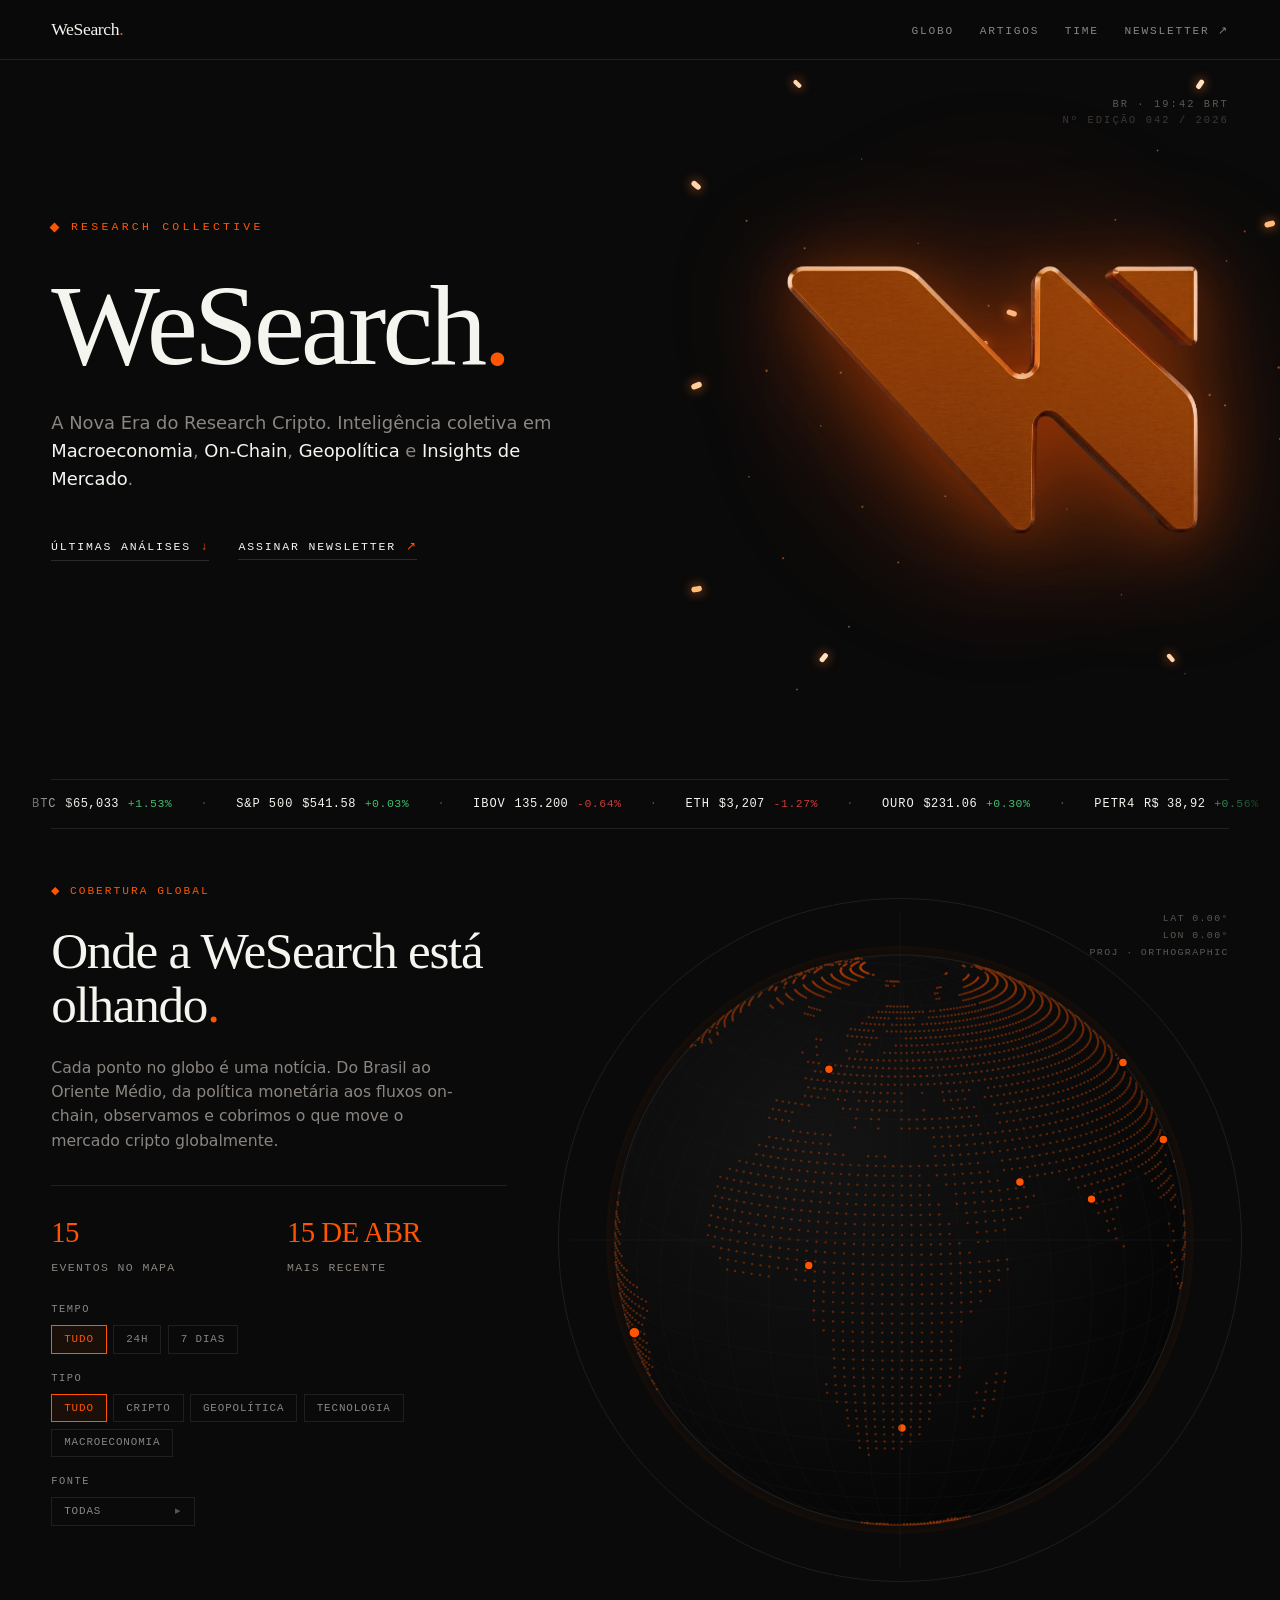
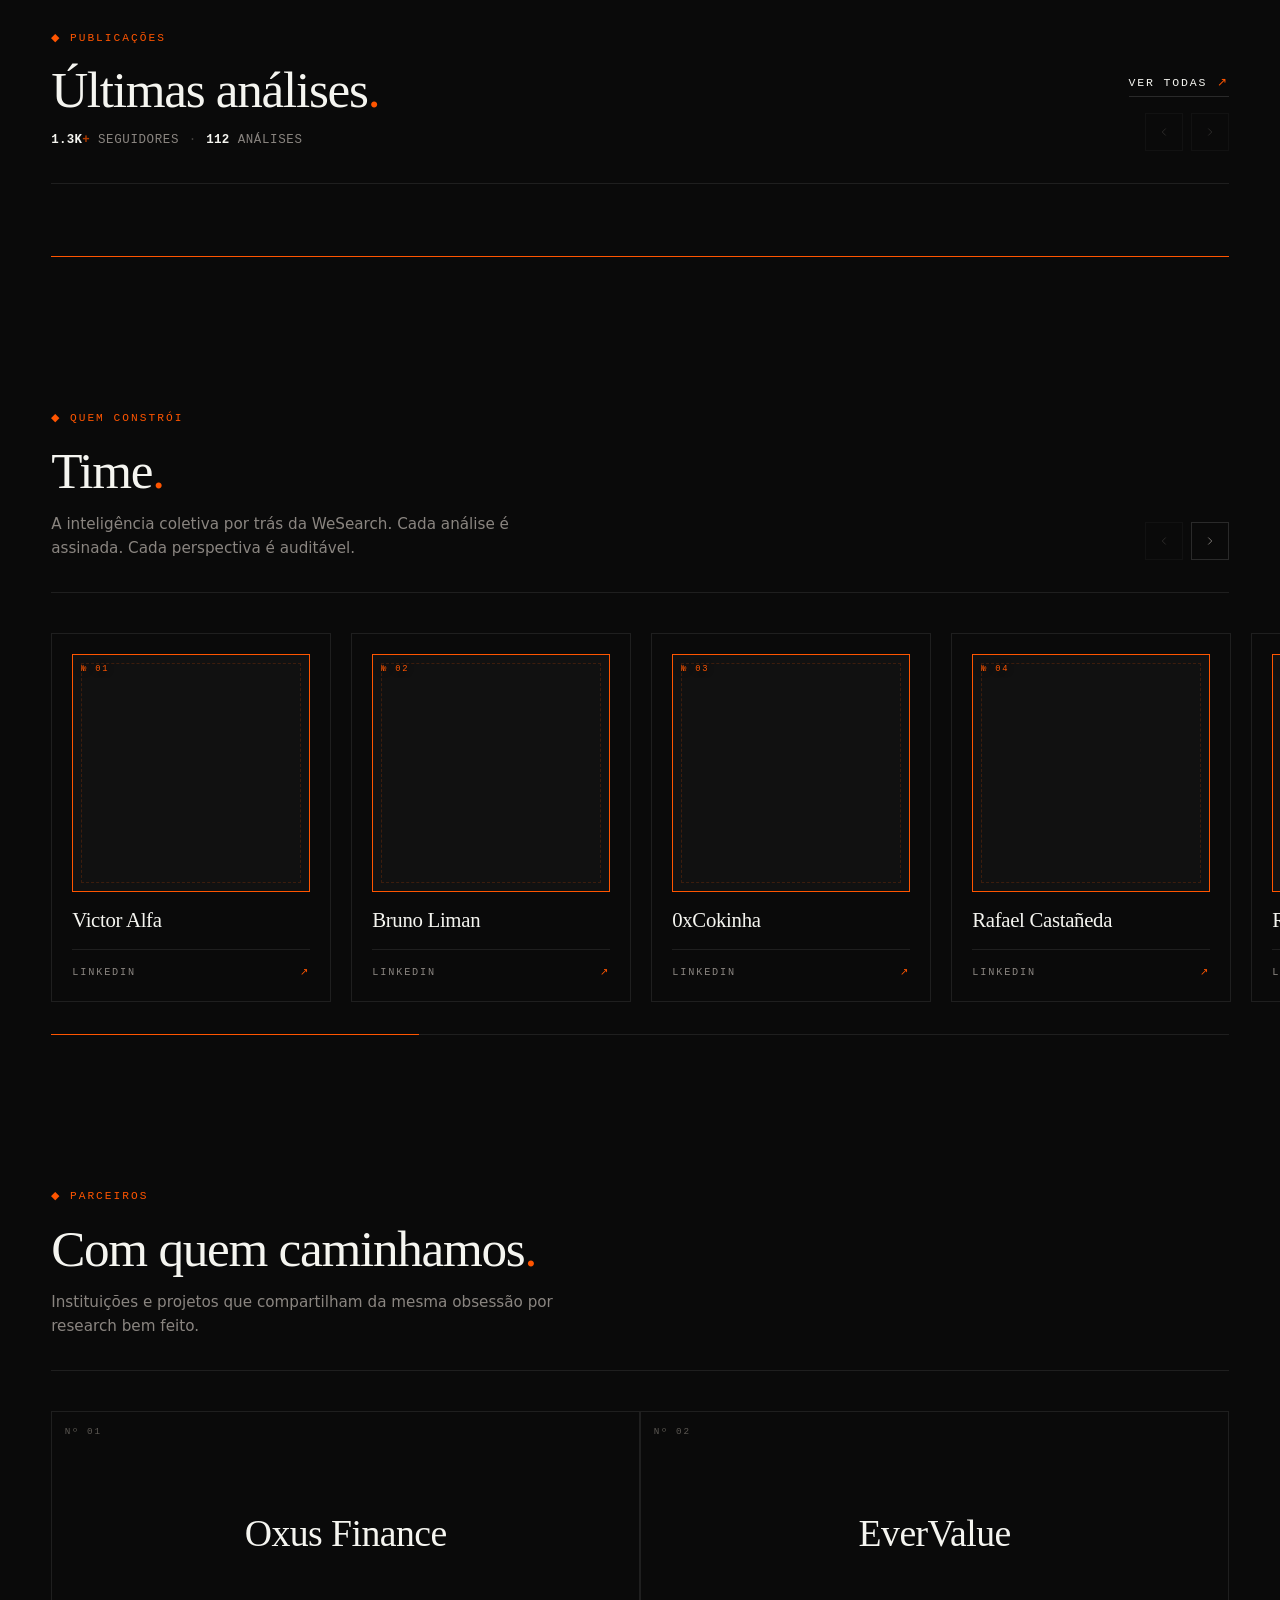
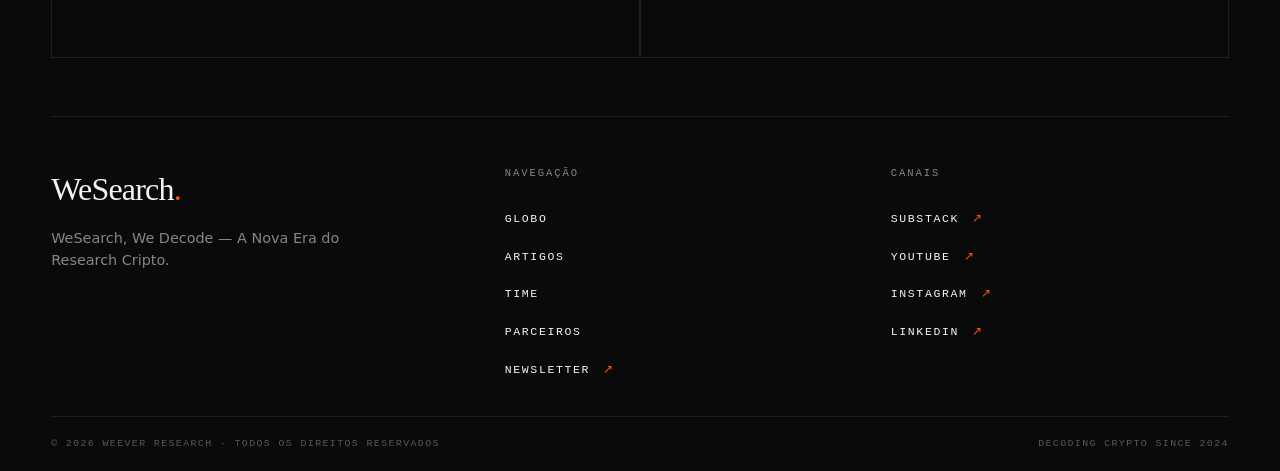
==== commit 31b6a66b: "refactor: melhorias UX, a11y, perf e cleanup UX: - Loading state no globe (dot pulsante, delay 300ms" ====
--- a/public/index.html
+++ b/public/index.html
@@ -148,6 +148,7 @@
             <button class="gf-btn" id="filter-source-none" type="button">Nenhuma</button>
             <span class="gf-modal-count mono" id="filter-source-count">—</span>
           </div>
+          <input type="text" id="filter-source-search" class="gf-source-search" placeholder="Buscar fonte…" aria-label="Buscar fonte" autocomplete="off" />
           <div class="gf-modal-list" id="filter-source"></div>
         </div>
       </div>
@@ -161,22 +162,26 @@
           <div>PROJ · ORTHOGRAPHIC</div>
         </div>
         <svg id="globe-svg" viewBox="0 0 600 600" aria-hidden="true"></svg>
+        <div class="globe-loading" id="globe-loading" aria-live="polite">
+          <span class="gl-dot"></span>
+          <span>Sincronizando cobertura</span>
+        </div>
         <div class="country-label" id="country-label" aria-hidden="true">
           <span class="cl-name"></span>
           <span class="cl-meta"></span>
         </div>
-        <aside class="country-panel" id="country-panel" aria-live="polite">
+        <aside class="country-panel" id="country-panel" role="dialog" aria-modal="true" aria-labelledby="cp-title" aria-live="polite" tabindex="-1">
           <header>
             <div>
               <span class="cp-kicker mono orange">◆ Cobertura</span>
               <h3 id="cp-title">—</h3>
               <span id="cp-count" class="cp-count mono">—</span>
             </div>
-            <button id="cp-close" aria-label="Fechar">✕</button>
+            <button id="cp-close" aria-label="Fechar painel de cobertura" type="button">✕</button>
           </header>
           <div class="cp-list" id="cp-list"></div>
         </aside>
-        <div class="globe-tooltip" id="tip">
+        <div class="globe-tooltip" id="tip" role="tooltip" aria-hidden="true">
           <span class="cat" id="tip-cat">CATEGORY</span>
           <div class="ttl" id="tip-title">Title</div>
           <div class="meta" id="tip-meta">META</div>
--- a/public/assets/style.css
+++ b/public/assets/style.css
@@ -565,10 +565,56 @@
   margin-left: auto;
   font-size: 0.65rem; color: var(--muted); letter-spacing: 0.12em;
 }
+.gf-source-search {
+  margin: 0.25rem 1rem 0.5rem;
+  padding: 0.55rem 0.85rem;
+  background: var(--bg);
+  border: 1px solid var(--border);
+  border-radius: 0;
+  color: var(--fg);
+  font-family: var(--mono);
+  font-size: 0.74rem;
+  letter-spacing: 0.04em;
+  outline: none;
+  transition: border-color .2s var(--ease);
+}
+.gf-source-search:focus { border-color: var(--orange); }
+.gf-source-search::placeholder { color: var(--muted-dim); }
+
 .gf-modal-list {
   flex: 1; overflow-y: auto;
   padding: 0.5rem 0.5rem 0.75rem;
   display: flex; flex-direction: column; gap: 0.1rem;
+}
+.gf-source-row.is-hidden { display: none; }
+
+/* Loading indicator no globe */
+.globe-loading {
+  position: absolute;
+  bottom: 1.2rem;
+  left: 50%;
+  transform: translateX(-50%);
+  display: flex; align-items: center; gap: 0.55rem;
+  font-family: var(--mono);
+  font-size: 0.66rem;
+  letter-spacing: 0.16em;
+  text-transform: uppercase;
+  color: var(--muted);
+  opacity: 0;
+  pointer-events: none;
+  transition: opacity .35s var(--ease);
+}
+.globe-loading.on { opacity: 1; }
+.globe-loading .gl-dot {
+  width: 6px; height: 6px;
+  background: var(--orange);
+  border-radius: 50%;
+  box-shadow: 0 0 10px var(--orange);
+  animation: gl-pulse 1.4s ease-in-out infinite;
+}
+@keyframes gl-pulse {
+  0%, 100% { opacity: 1; transform: scale(1); }
+  50% { opacity: 0.35; transform: scale(0.65); }
 }
 .gf-source-row {
   display: flex; align-items: center; gap: 0.65rem;
@@ -1161,3 +1207,22 @@
 
 /* SR-only */
 .sr-only { position: absolute; width: 1px; height: 1px; padding: 0; margin: -1px; overflow: hidden; clip: rect(0,0,0,0); white-space: nowrap; border: 0; }
+
+/* ====== PRINT ======
+   Versão clean para imprimir/PDF: oculta UI interativa, usa cores legíveis em
+   papel branco, mantém títulos + lista SR de eventos como sumário textual. */
+@media print {
+  body { background: #fff; color: #111; }
+  .nav, .ticker-section, .globe-stage, .carousel-ctl, .progress,
+  .gf-modal, .globe-loading, .hero-mark-streams, .globe-filters {
+    display: none !important;
+  }
+  .hero { min-height: auto; padding: 1.5rem 0; }
+  .hero-title, h1, h2, h3 { color: #000; }
+  .heading, .hero-title { font-size: 1.6rem; }
+  .card, .analyst, .partner { page-break-inside: avoid; border-color: #aaa; }
+  a { color: #000; text-decoration: underline; }
+  a[href^="http"]::after { content: " (" attr(href) ")"; font-size: 0.7em; color: #555; }
+  .sr-only { position: static; width: auto; height: auto; clip: auto; }
+  .sr-only li { list-style: disc; margin-left: 1.2em; }
+}
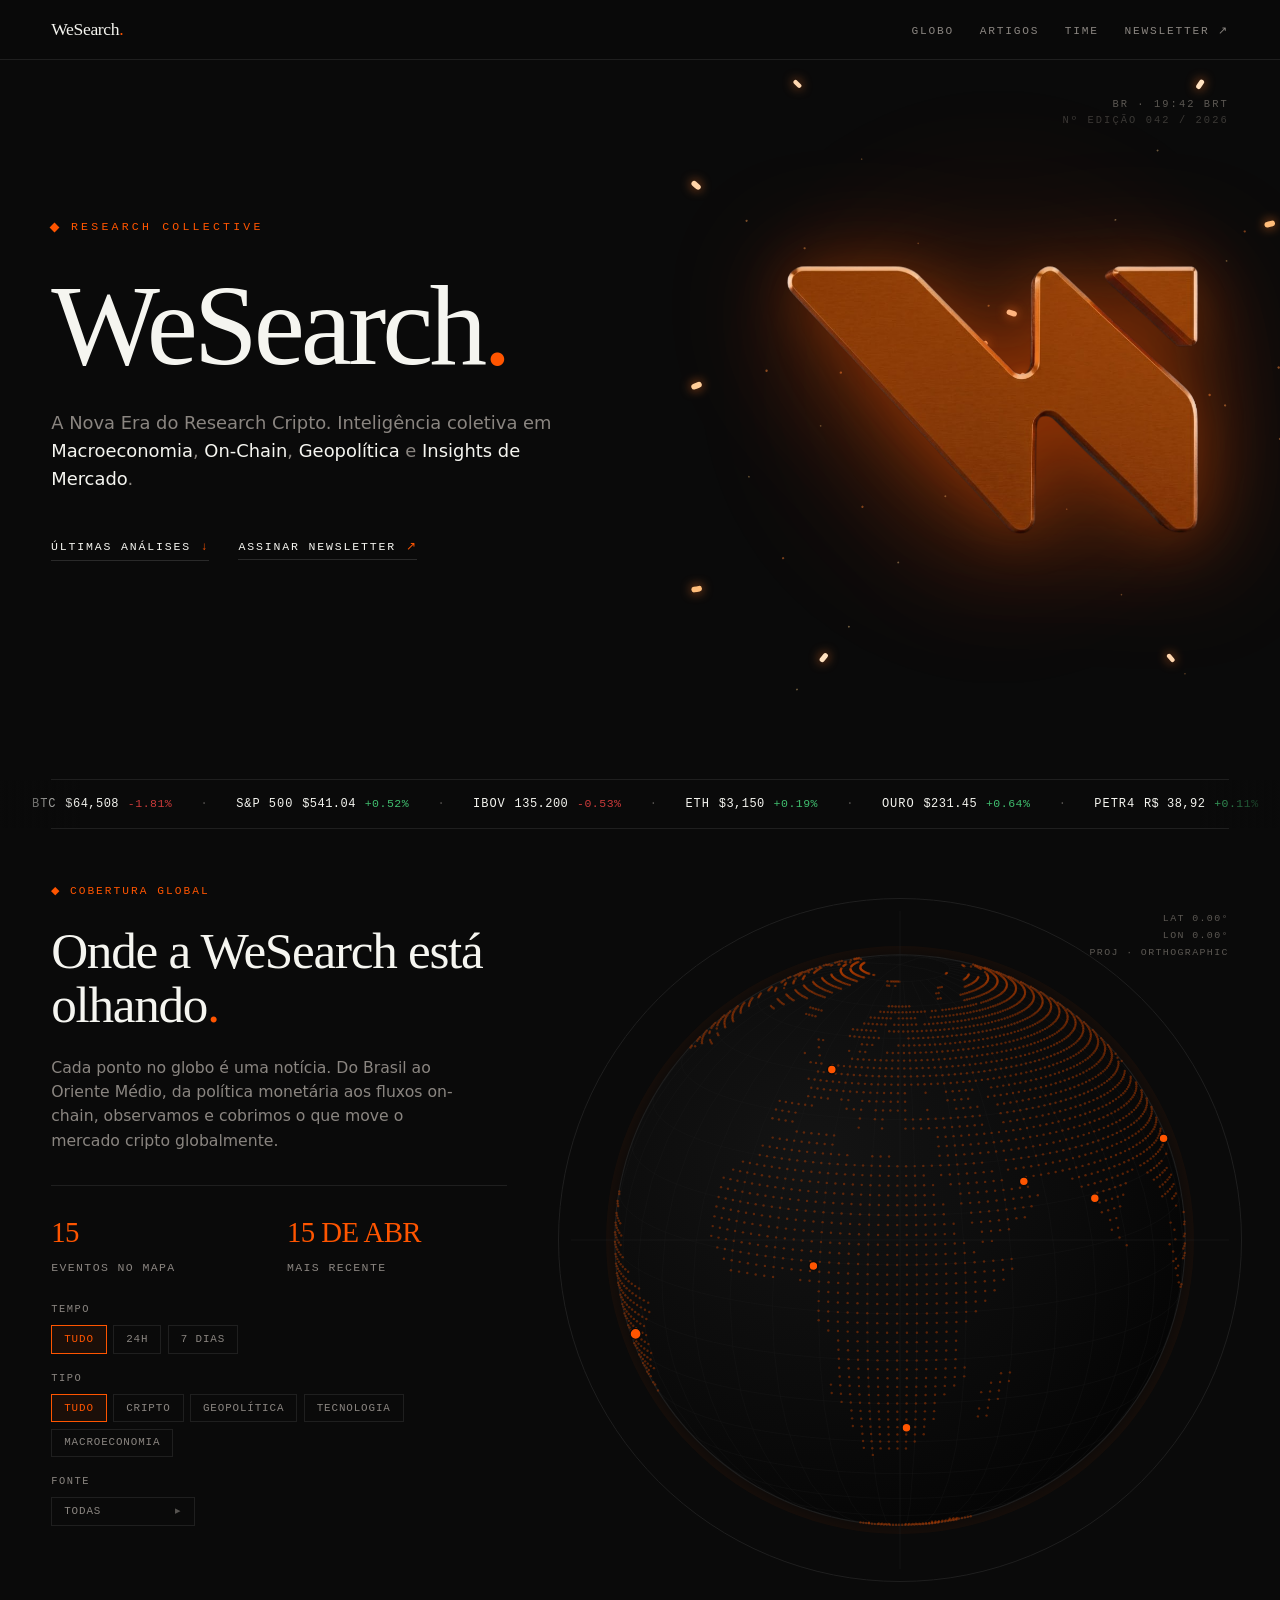
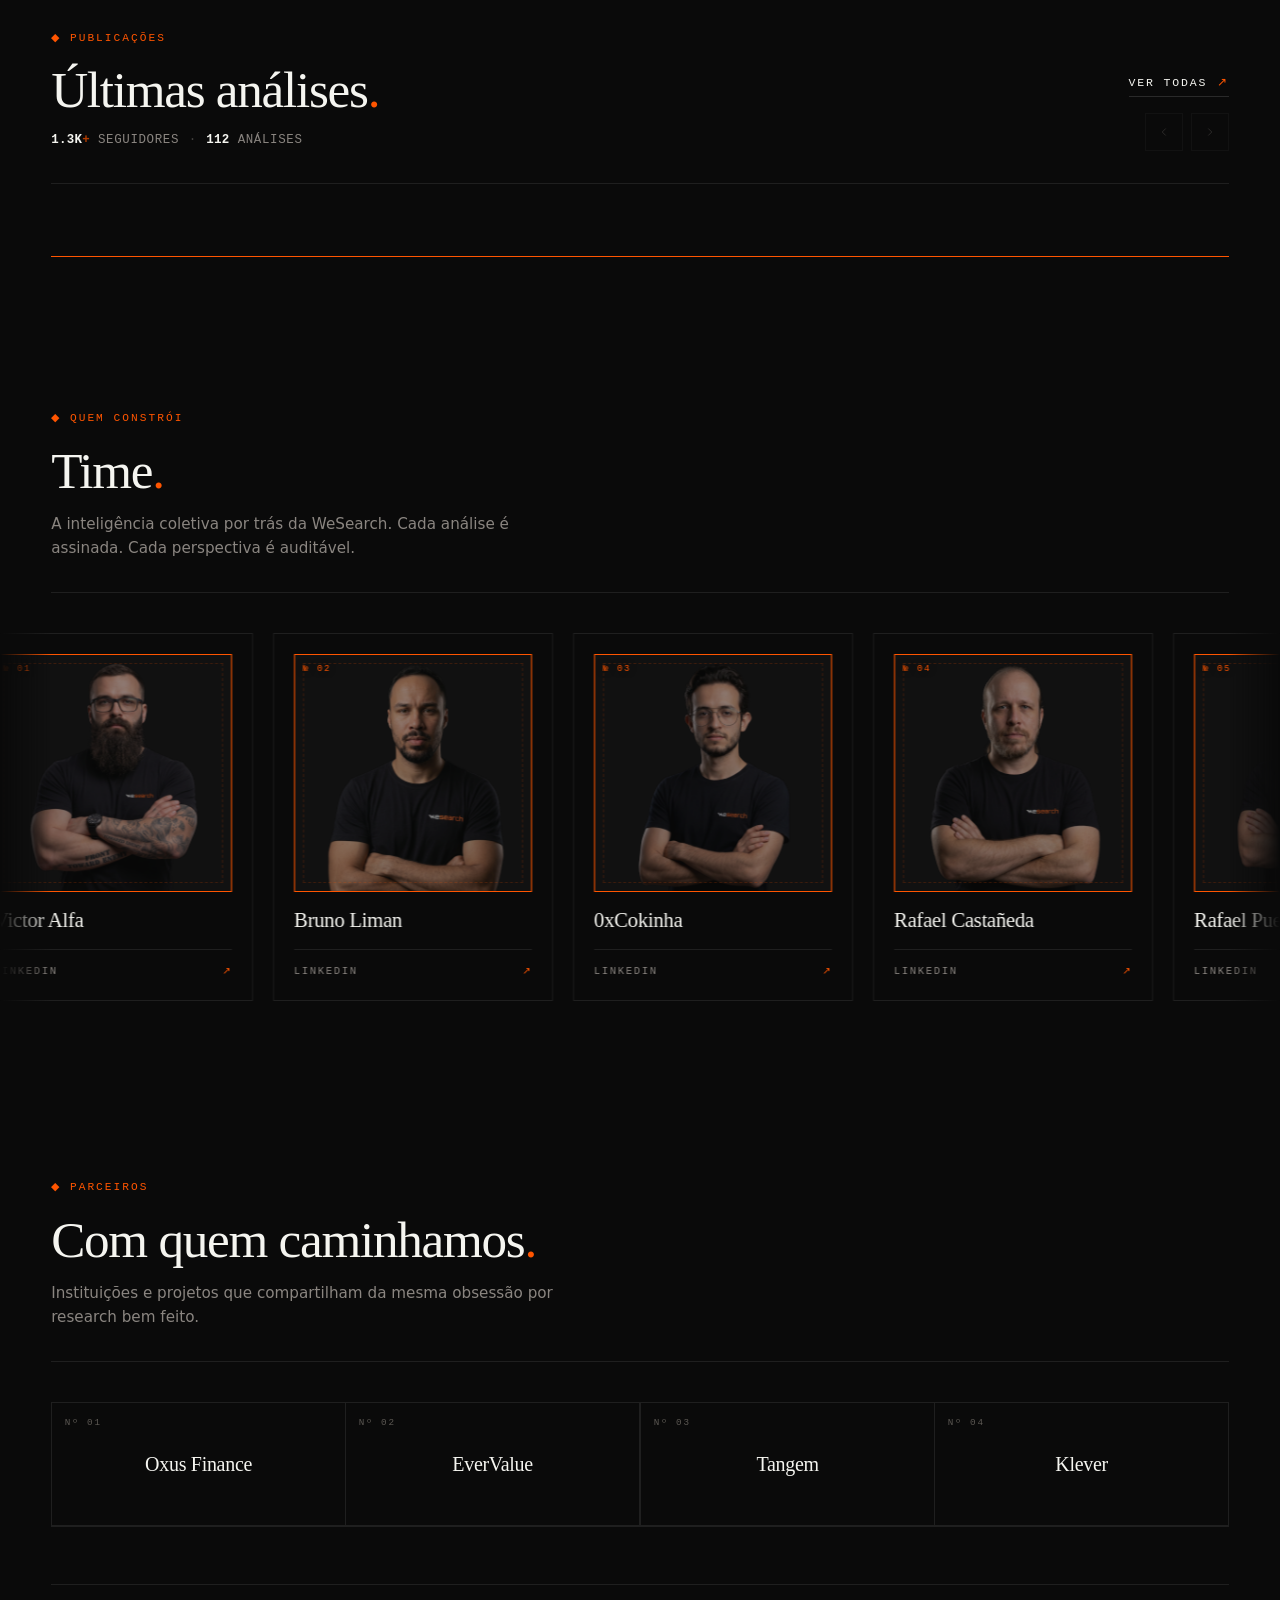
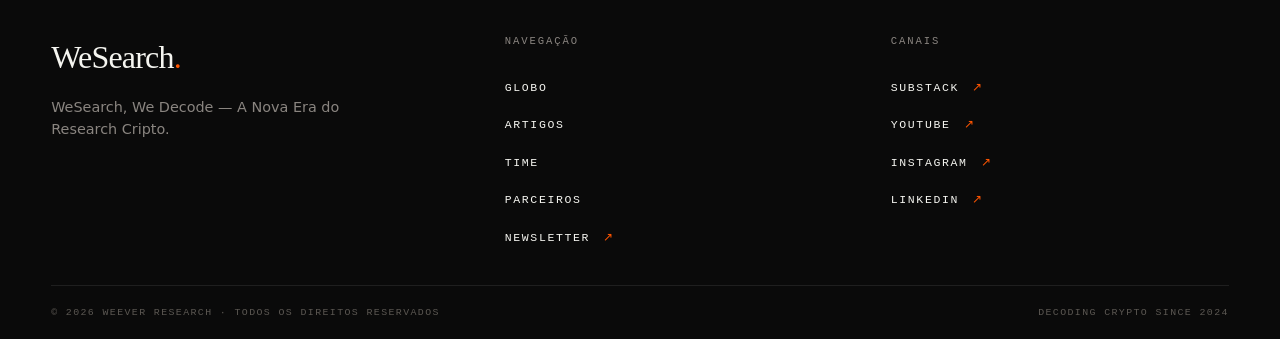
==== commit 220ebe51: "feat(time): troca carrossel manual por marquee auto direita→esquerda com drag - Loop infinito via rA" ====
--- a/public/index.html
+++ b/public/index.html
@@ -227,16 +227,11 @@
           A inteligência coletiva por trás da WeSearch. Cada análise é assinada. Cada perspectiva é auditável.
         </p>
       </div>
-      <div class="right">
-        <div class="carousel-ctl">
-          <button id="an-prev" aria-label="Anterior"><svg viewBox="0 0 24 24" fill="none" stroke="currentColor" stroke-width="1.5"><path d="M15 6l-6 6 6 6"/></svg></button>
-          <button id="an-next" aria-label="Próximo"><svg viewBox="0 0 24 24" fill="none" stroke="currentColor" stroke-width="1.5"><path d="M9 6l6 6-6 6"/></svg></button>
-        </div>
-      </div>
-    </div>
-
-    <div class="analysts" id="carousel-analysts"></div>
-    <div class="progress"><div class="bar" id="an-bar"></div></div>
+    </div>
+
+    <div class="analysts-marquee" aria-label="Time WeSearch">
+      <div class="analysts-track" id="carousel-analysts"></div>
+    </div>
   </section>
 
   <!-- ============ PARTNERS ============ -->
--- a/public/assets/style.css
+++ b/public/assets/style.css
@@ -901,23 +901,33 @@
 }
 .card .foot .arr { color: var(--orange); }
 
-/* ============ ANALYSTS ============ */
-.analysts {
-  display: grid;
-  grid-auto-flow: column;
-  grid-auto-columns: clamp(220px, 22vw, 280px);
-  gap: 1.25rem;
-  overflow-x: auto;
-  scroll-snap-type: x mandatory;
-  scrollbar-width: none;
+/* ============ ANALYSTS (auto marquee, esquerda → direita) ============ */
+.analysts-marquee {
+  overflow: hidden;
   padding-bottom: 1.5rem;
   margin-right: calc(-1 * clamp(1.25rem, 4vw, 3.5rem));
-  padding-right: clamp(1.25rem, 4vw, 3.5rem);
-}
-.analysts::-webkit-scrollbar { display: none; }
+  margin-left:  calc(-1 * clamp(1.25rem, 4vw, 3.5rem));
+  cursor: grab;
+  touch-action: pan-y;
+  -webkit-mask-image: linear-gradient(to right, transparent, #000 4%, #000 96%, transparent);
+          mask-image: linear-gradient(to right, transparent, #000 4%, #000 96%, transparent);
+}
+.analysts-marquee.is-dragging { cursor: grabbing; }
+.analysts-marquee.is-dragging .analyst { pointer-events: none; }
+.analysts-marquee, .analysts-track, .analysts-track .analyst,
+.analysts-track .analyst * { user-select: none; -webkit-user-drag: none; }
+.analysts-track img { -webkit-user-drag: none; }
+.analysts-track {
+  display: flex;
+  width: max-content;
+  will-change: transform;
+}
+.analysts-track > .analyst {
+  flex: 0 0 clamp(220px, 22vw, 280px);
+  margin-right: 1.25rem;
+}
 
 .analyst {
-  scroll-snap-align: start;
   border: 1px solid var(--border);
   padding: 1.25rem;
   display: flex; flex-direction: column; gap: 1rem;
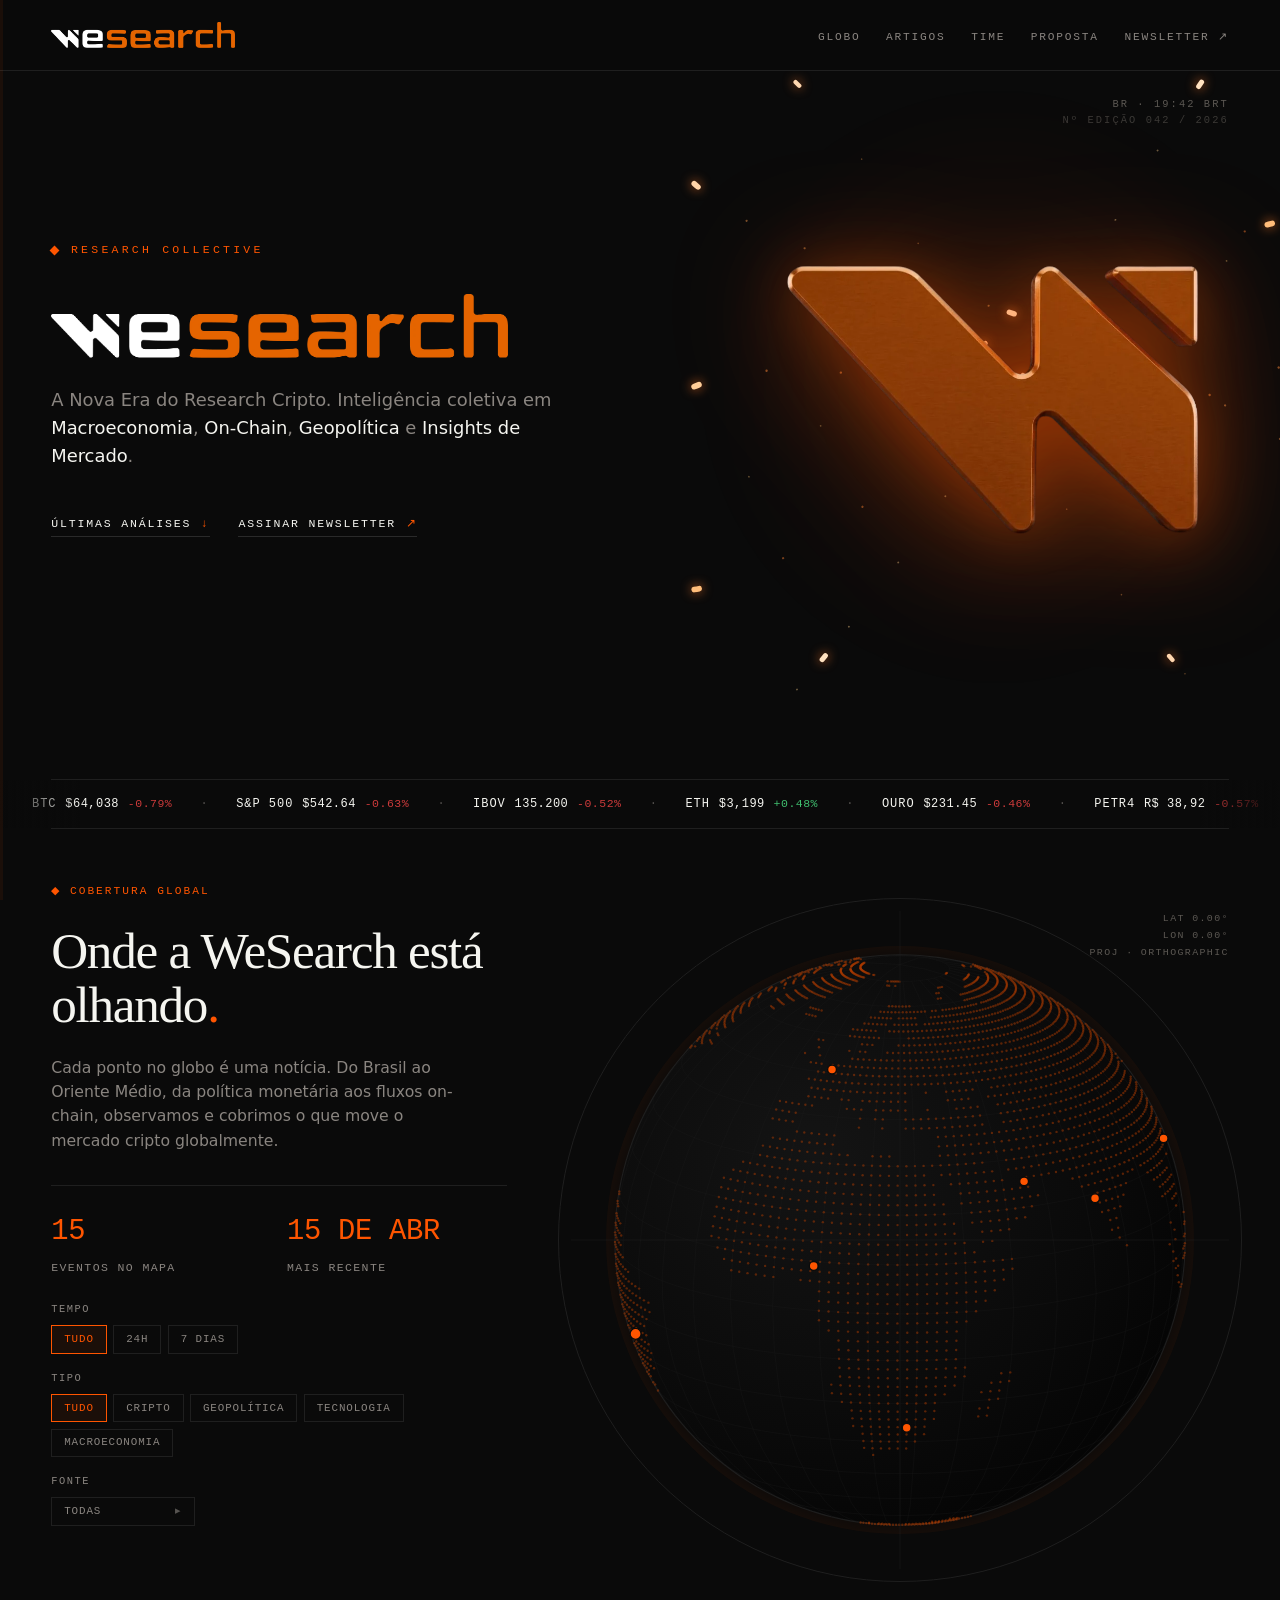
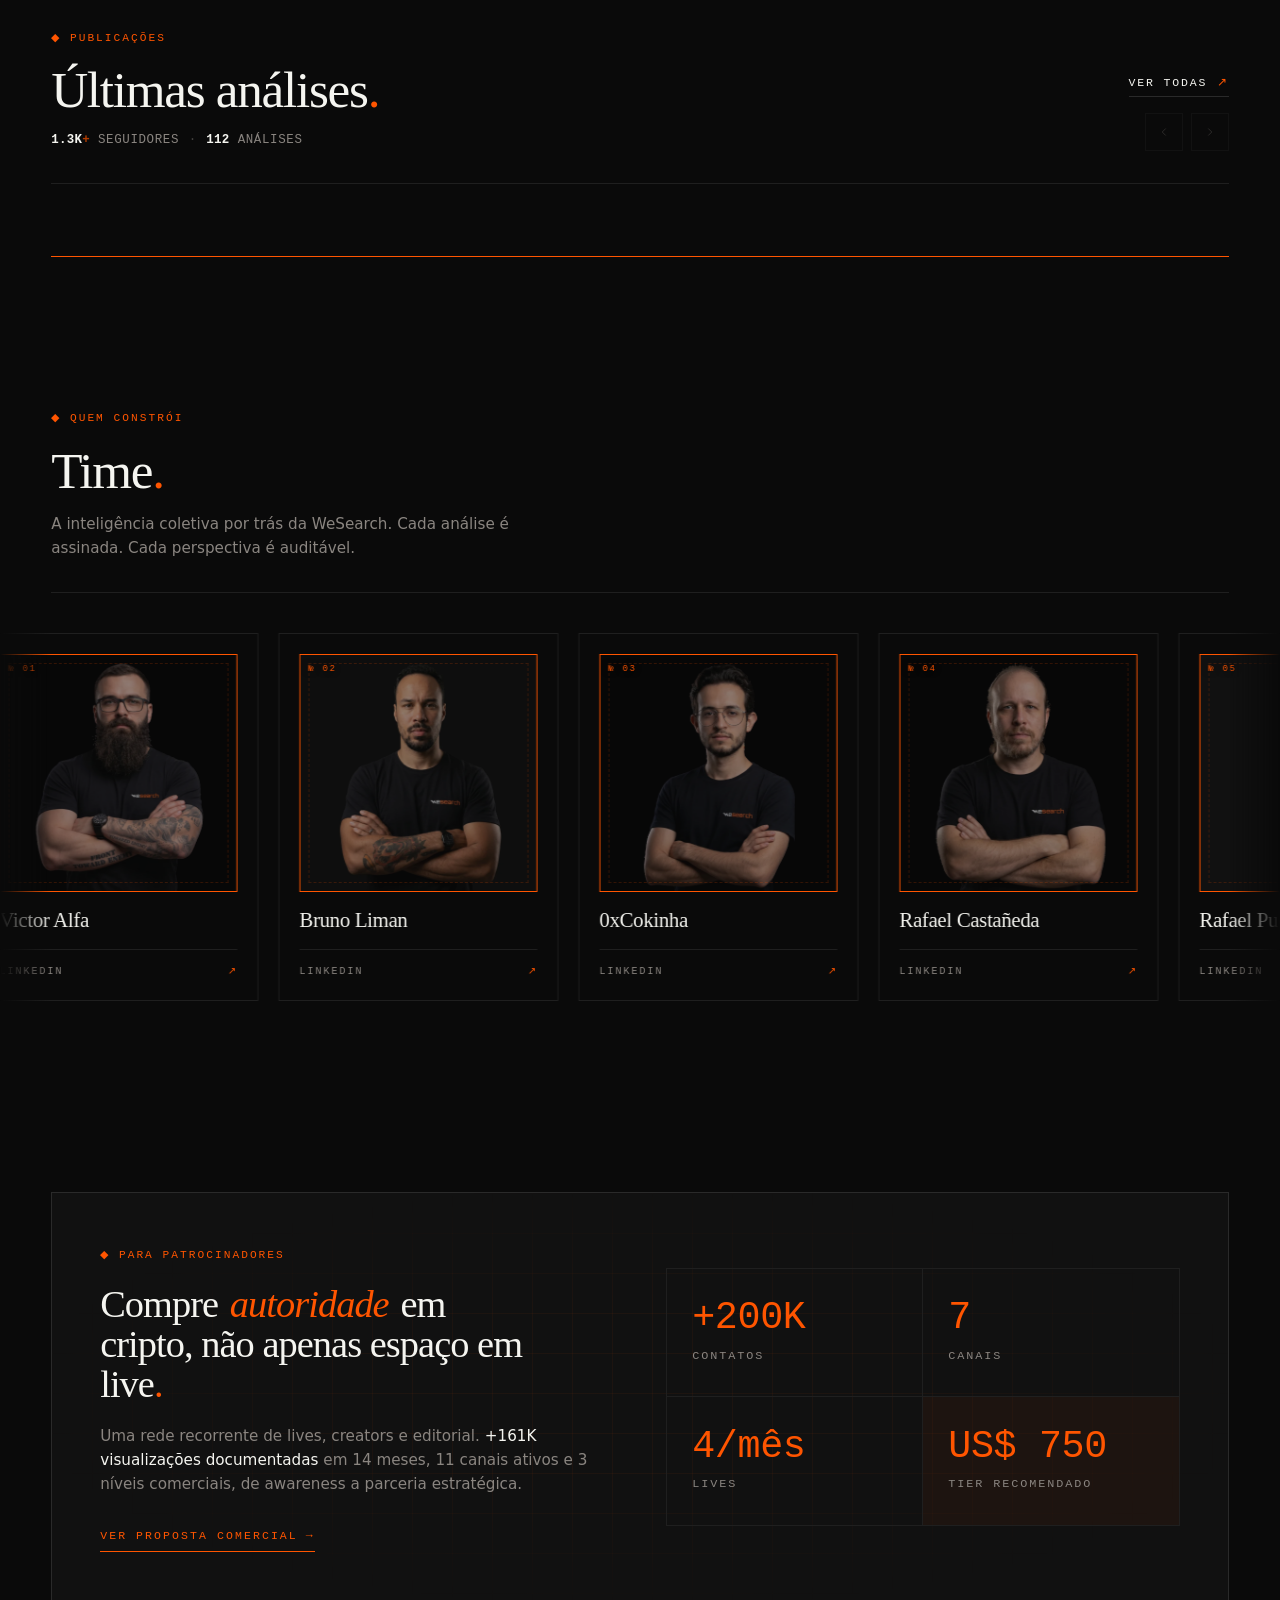
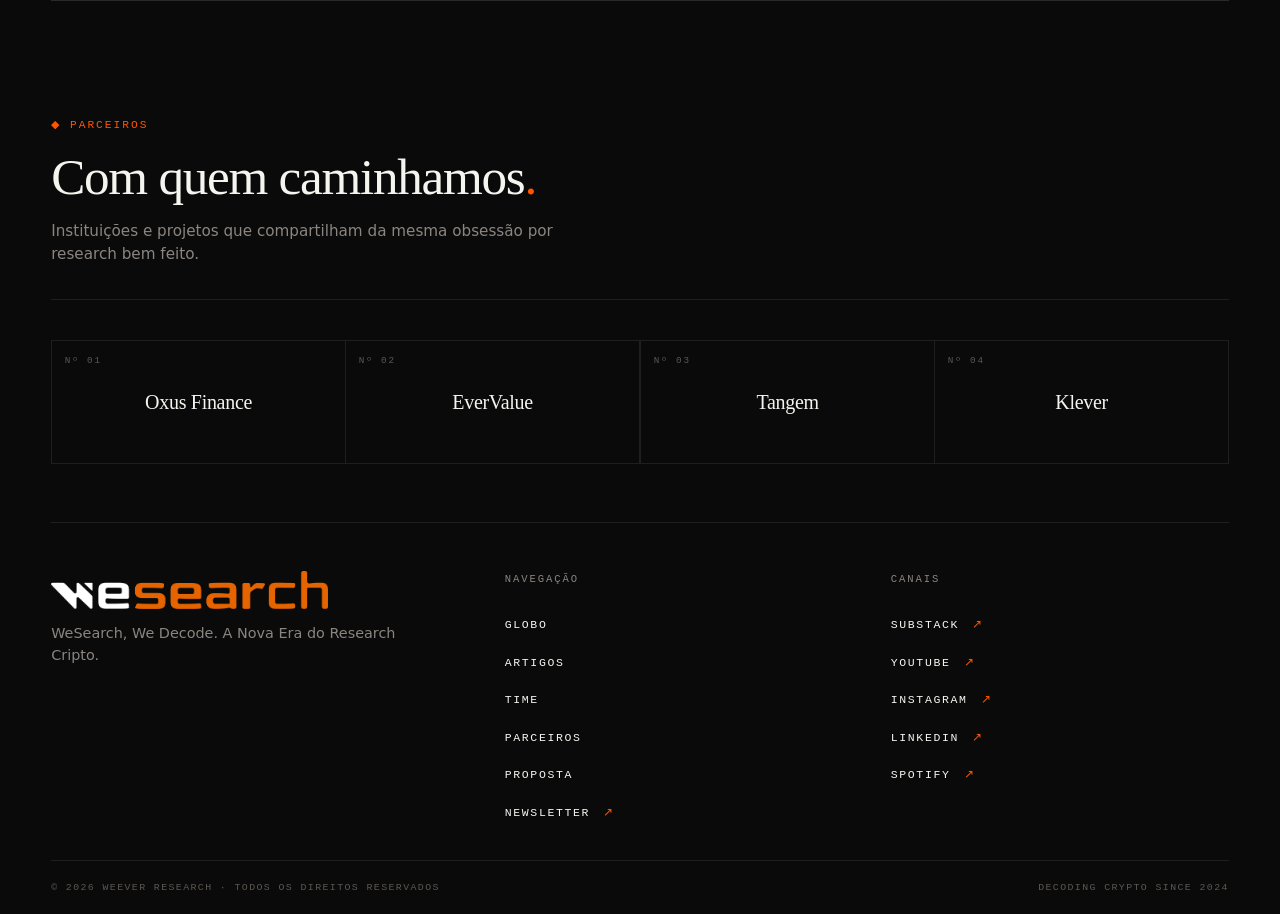
==== commit 8fecada7: "feat(index): SEO, a11y, mobile menu, sponsorship CTA, content updates SEO: - Open Graph + Twitter Ca" ====
--- a/public/index.html
+++ b/public/index.html
@@ -3,31 +3,60 @@
 <head>
 <meta charset="utf-8" />
 <meta name="viewport" content="width=device-width,initial-scale=1" />
-<title>WeSearch — Research Cripto</title>
+<title>WeSearch · Research Cripto</title>
 <meta name="description" content="A Nova Era do Research Cripto. Inteligência coletiva em Macroeconomia, On-Chain, Geopolítica e Insights de Mercado." />
+<link rel="canonical" href="https://wesearchdao.xyz/" />
 <link rel="icon" type="image/png" sizes="32x32" href="favicon-32x32.png" />
+
+<!-- Open Graph -->
+<meta property="og:type" content="website" />
+<meta property="og:title" content="WeSearch · Research Cripto" />
+<meta property="og:description" content="A Nova Era do Research Cripto. Inteligência coletiva em Macroeconomia, On-Chain, Geopolítica e Insights de Mercado." />
+<meta property="og:url" content="https://wesearchdao.xyz/" />
+<meta property="og:image" content="https://wesearchdao.xyz/assets/wesearch-logo.webp" />
+<meta property="og:image:width" content="1000" />
+<meta property="og:image:height" content="1000" />
+<meta property="og:locale" content="pt_BR" />
+<meta property="og:site_name" content="WeSearch" />
+
+<!-- Twitter Card -->
+<meta name="twitter:card" content="summary_large_image" />
+<meta name="twitter:title" content="WeSearch · Research Cripto" />
+<meta name="twitter:description" content="A Nova Era do Research Cripto. Inteligência coletiva em Macroeconomia, On-Chain, Geopolítica e Insights de Mercado." />
+<meta name="twitter:image" content="https://wesearchdao.xyz/assets/wesearch-logo.webp" />
 <link rel="preconnect" href="https://fonts.googleapis.com" />
 <link rel="preconnect" href="https://fonts.gstatic.com" crossorigin />
-<link rel="stylesheet" href="https://fonts.googleapis.com/css2?family=Fraunces:opsz,wght@9..144,300;9..144,400;9..144,500;9..144,600&family=IBM+Plex+Mono:wght@400;500&family=IBM+Plex+Sans:wght@400;500;600&display=swap" />
+<link rel="stylesheet" href="https://fonts.googleapis.com/css2?family=Newsreader:opsz,wght@6..72,300;6..72,400;6..72,500;6..72,600&family=IBM+Plex+Mono:wght@400;500&family=IBM+Plex+Sans:wght@400;500;600&display=swap" />
 <meta http-equiv="Content-Security-Policy" content="default-src 'self'; script-src 'self' https://static.cloudflareinsights.com; style-src 'self' https://fonts.googleapis.com; font-src 'self' https://fonts.gstatic.com; img-src 'self' https: data:; connect-src 'self' https://api.wesearchdao.xyz https://cloudflareinsights.com; base-uri 'self'; object-src 'none'; form-action 'self'; upgrade-insecure-requests;" />
+<link rel="stylesheet" href="assets/base.css" />
 <link rel="stylesheet" href="assets/style.css" />
 <script src="assets/vendor/d3.min.js" integrity="sha384-CjloA8y00+1SDAUkjs099PVfnY2KmDC2BZnws9kh8D/lX1s46w6EPhpXdqMfjK6i" defer></script>
 <script src="assets/vendor/topojson-client.min.js" integrity="sha384-Ukv1p/xTma6P4/2bY5KzWBw+ydSpXmhCMtyciIQVDJ1RmOxtCYNMF1uXT9T63H67" defer></script>
 <script src="assets/app.js" defer></script>
+<script src="assets/scroll-progress.js" defer></script>
+<script src="assets/nav-mobile.js" defer></script>
 </head>
 <body>
+<a href="#main" class="skip-link">Pular para o conteúdo</a>
+<div class="scroll-progress" aria-hidden="true"><div class="fill"></div></div>
 
 <!-- ============ STICKY NAV ============ -->
 <nav class="nav" id="nav" aria-label="Principal">
-  <a href="#top" class="brand">WeSearch<span class="dot">.</span></a>
-  <ul>
+  <a href="#top" class="brand"><img src="assets/wesearch-wordmark.webp" alt="WeSearch" width="1382" height="192" /></a>
+  <button class="nav-toggle" type="button" aria-label="Abrir menu" aria-expanded="false" aria-controls="nav-menu">
+    <span></span><span></span><span></span>
+  </button>
+  <ul id="nav-menu">
     <li><a href="#globo">Globo</a></li>
     <li><a href="#artigos">Artigos</a></li>
     <li><a href="#time">Time</a></li>
-    <li><a href="https://wesearch.substack.com" target="_blank" rel="noopener">Newsletter ↗</a></li>
+    <li><a href="proposta.html">Proposta</a></li>
+    <li><a href="https://wesearch.substack.com" target="_blank" rel="noopener noreferrer">Newsletter ↗</a></li>
   </ul>
 </nav>
-
+<div class="nav-backdrop" aria-hidden="true"></div>
+
+<main id="main">
 <div class="page" id="top">
 
   <!-- ============ HERO ============ -->
@@ -42,20 +71,20 @@
         <span class="diamond"></span>
         <span class="txt">Research Collective</span>
       </div>
-      <h1 class="hero-title">WeSearch<span class="dot">.</span></h1>
+      <h1 class="hero-title hero-title-logo"><img src="assets/wesearch-wordmark.webp" alt="WeSearch" width="1382" height="192" /></h1>
       <p class="hero-sub">
         A Nova Era do Research Cripto. Inteligência coletiva em <em>Macroeconomia</em>, <em>On-Chain</em>, <em>Geopolítica</em> e <em>Insights de Mercado</em>.
       </p>
       <div class="hero-actions">
         <a href="#artigos" class="ghost-link">Últimas análises <span class="arr">↓</span></a>
-        <a href="https://wesearch.substack.com" target="_blank" rel="noopener" class="ghost-link">Assinar newsletter <span class="arr">↗</span></a>
+        <a href="https://wesearch.substack.com" target="_blank" rel="noopener noreferrer" class="ghost-link">Assinar newsletter <span class="arr">↗</span></a>
       </div>
     </div>
 
     <div class="hero-right" aria-hidden="true">
       <div class="hero-mark">
         <!-- Decorative rings removed per request -->
-        <img src="assets/wesearch-logo.png?v=2" alt="WeSearch" class="hero-mark-img" />
+        <img src="assets/wesearch-logo.webp?v=2" alt="WeSearch" class="hero-mark-img" />
         <svg class="hero-mark-streams" viewBox="0 0 320 320" aria-hidden="true" preserveAspectRatio="none">
           <defs>
             <path id="stream-a" d="M -20 40   C 60 110,  180 90,  340 200" />
@@ -205,7 +234,7 @@
         </div>
       </div>
       <div class="right right--stack">
-        <a href="https://wesearch.substack.com" target="_blank" rel="noopener" class="ghost-link">Ver todas <span class="arr">↗</span></a>
+        <a href="https://wesearch.substack.com" target="_blank" rel="noopener noreferrer" class="ghost-link">Ver todas <span class="arr">↗</span></a>
         <div class="carousel-ctl">
           <button id="art-prev" aria-label="Anterior"><svg viewBox="0 0 24 24" fill="none" stroke="currentColor" stroke-width="1.5"><path d="M15 6l-6 6 6 6"/></svg></button>
           <button id="art-next" aria-label="Próximo"><svg viewBox="0 0 24 24" fill="none" stroke="currentColor" stroke-width="1.5"><path d="M9 6l6 6-6 6"/></svg></button>
@@ -234,6 +263,29 @@
     </div>
   </section>
 
+  <!-- ============ SPONSORSHIP CTA ============ -->
+  <section id="patrocinio" class="sponsor-cta">
+    <a href="proposta.html" class="sponsor-card" aria-label="Ver proposta comercial WeSearch">
+      <div class="sponsor-grid" aria-hidden="true"></div>
+      <div class="sponsor-inner">
+        <div class="sponsor-left">
+          <span class="mono orange label">◆ Para patrocinadores</span>
+          <h2 class="heading sponsor-h">Compre <em>autoridade</em> em cripto, não apenas espaço em live<span class="dot">.</span></h2>
+          <p class="sponsor-p">
+            Uma rede recorrente de lives, creators e editorial. <b>+161K visualizações documentadas</b> em 14 meses, 11 canais ativos e 3 níveis comerciais, de awareness a parceria estratégica.
+          </p>
+          <span class="sponsor-cta-link">Ver proposta comercial <span class="arr">→</span></span>
+        </div>
+        <div class="sponsor-right">
+          <div class="sp-stat"><b>+200K</b><span>Contatos</span></div>
+          <div class="sp-stat"><b>7</b><span>Canais</span></div>
+          <div class="sp-stat"><b>4/mês</b><span>Lives</span></div>
+          <div class="sp-stat alt"><b>US$ 750</b><span>Tier recomendado</span></div>
+        </div>
+      </div>
+    </a>
+  </section>
+
   <!-- ============ PARTNERS ============ -->
   <section id="parceiros">
     <div class="section-head">
@@ -252,8 +304,8 @@
   <!-- ============ FOOTER ============ -->
   <footer class="foot">
     <div>
-      <div class="brand-big">WeSearch<span class="dot">.</span></div>
-      <p class="tagline">WeSearch, We Decode — A Nova Era do Research Cripto.</p>
+      <div class="brand-big"><img src="assets/wesearch-wordmark.webp" alt="WeSearch" width="1382" height="192" loading="lazy" decoding="async" /></div>
+      <p class="tagline">WeSearch, We Decode. A Nova Era do Research Cripto.</p>
           </div>
     <div class="col">
       <h4>Navegação</h4>
@@ -262,16 +314,18 @@
         <li><a href="#artigos">Artigos</a></li>
         <li><a href="#time">Time</a></li>
         <li><a href="#parceiros">Parceiros</a></li>
-        <li><a href="https://wesearch.substack.com" target="_blank" rel="noopener">Newsletter <span class="arr">↗</span></a></li>
+        <li><a href="proposta.html">Proposta</a></li>
+        <li><a href="https://wesearch.substack.com" target="_blank" rel="noopener noreferrer">Newsletter <span class="arr">↗</span></a></li>
       </ul>
     </div>
     <div class="col">
       <h4>Canais</h4>
       <ul>
-        <li><a href="https://wesearch.substack.com" target="_blank" rel="noopener">Substack <span class="arr">↗</span></a></li>
-        <li><a href="https://www.youtube.com/@wesearchdao" target="_blank" rel="noopener">YouTube <span class="arr">↗</span></a></li>
-        <li><a href="https://www.instagram.com/wesearchdao/" target="_blank" rel="noopener">Instagram <span class="arr">↗</span></a></li>
-        <li><a href="https://www.linkedin.com/company/wesearchdao" target="_blank" rel="noopener">LinkedIn <span class="arr">↗</span></a></li>
+        <li><a href="https://wesearch.substack.com" target="_blank" rel="noopener noreferrer">Substack <span class="arr">↗</span></a></li>
+        <li><a href="https://www.youtube.com/@wesearchdao" target="_blank" rel="noopener noreferrer">YouTube <span class="arr">↗</span></a></li>
+        <li><a href="https://www.instagram.com/wesearchdao/" target="_blank" rel="noopener noreferrer">Instagram <span class="arr">↗</span></a></li>
+        <li><a href="https://www.linkedin.com/company/wesearchdao" target="_blank" rel="noopener noreferrer">LinkedIn <span class="arr">↗</span></a></li>
+        <li><a href="https://open.spotify.com/show/033dd0Yej9mWtJtwwZ5CkX" target="_blank" rel="noopener noreferrer">Spotify <span class="arr">↗</span></a></li>
       </ul>
     </div>
   </footer>
@@ -283,6 +337,8 @@
 
 </div>
 
+</main>
+
 <!-- Tweaks panel removed: globe now rotates gently on its own -->
 
 </body>
--- a/public/assets/base.css
+++ b/public/assets/base.css
@@ -0,0 +1,304 @@
+/* ============================================================
+   base.css — regras compartilhadas entre index e proposta
+   ============================================================ */
+
+:root {
+  --bg: #0a0a0a;
+  --surface: #111111;
+  --surface-2: #141414;
+  --border: #1f1f1f;
+  --border-strong: #2a2a2a;
+  --fg: #f5f5f0;
+  --muted: #8a8580;
+  --muted-dim: #5c5853;
+  --orange: #FF5500;
+  --orange-dim: #cc4400;
+  --orange-deep: #B23C00;
+  --serif: "Newsreader", Georgia, "Times New Roman", serif;
+  --sans: "IBM Plex Sans", system-ui, sans-serif;
+  --mono: "IBM Plex Mono", ui-monospace, monospace;
+  --ease: cubic-bezier(0.16, 1, 0.3, 1);
+  /* Breakpoints — usar valores brutos nas @media (vars não funcionam lá).
+     Documentação:
+       480px  — empilhamento total, 1 coluna, tipografia mínima
+       760px  — 2 colunas onde cabiam 4; nav compactada
+       960px  — hero/globe passam a 1 coluna */
+}
+
+* { box-sizing: border-box; margin: 0; padding: 0; }
+html, body {
+  background: var(--bg);
+  color: var(--fg);
+  font-family: var(--sans);
+  -webkit-font-smoothing: antialiased;
+  -moz-osx-font-smoothing: grayscale;
+  overflow-x: hidden;
+}
+body { line-height: 1.55; }
+a { color: inherit; text-decoration: none; }
+button { font: inherit; color: inherit; background: none; border: 0; cursor: pointer; }
+img { max-width: 100%; display: block; }
+
+::selection { background: var(--orange); color: var(--bg); }
+
+/* Scrollbar */
+::-webkit-scrollbar { width: 10px; height: 10px; }
+::-webkit-scrollbar-track { background: var(--bg); }
+::-webkit-scrollbar-thumb { background: var(--border-strong); border-radius: 0; }
+::-webkit-scrollbar-thumb:hover { background: var(--orange-deep); }
+
+/* ============ LAYOUT ============ */
+.page {
+  max-width: 1440px;
+  margin: 0 auto;
+  padding: 0 clamp(1.25rem, 4vw, 3.5rem);
+}
+
+.mono {
+  font-family: var(--mono);
+  font-size: 0.7rem;
+  letter-spacing: 0.18em;
+  text-transform: uppercase;
+  color: var(--muted);
+}
+.mono.orange { color: var(--orange); }
+
+.serif { font-family: var(--serif); }
+
+/* ============ SKIP LINK (a11y) ============
+   Aparece apenas quando focado via teclado (Tab no início da página). */
+.skip-link {
+  position: absolute;
+  top: -100px;
+  left: 0;
+  padding: 0.65rem 1rem;
+  background: var(--orange);
+  color: var(--bg);
+  font-family: var(--mono);
+  font-size: 0.7rem;
+  letter-spacing: 0.16em;
+  text-transform: uppercase;
+  z-index: 10000;
+  transition: top .2s var(--ease);
+}
+.skip-link:focus {
+  top: 0;
+  outline: 2px solid var(--bg);
+  outline-offset: -4px;
+}
+
+/* ============ SCROLL PROGRESS ============ */
+/* Desktop: barra vertical na esquerda. Mobile: barra horizontal no topo
+   (evita conflito com swipe-to-go-back do iOS). */
+.scroll-progress {
+  position: fixed;
+  top: 0; left: 0;
+  width: 3px;
+  height: 100vh;
+  background: rgba(255, 85, 0, 0.07);
+  z-index: 200;
+  pointer-events: none;
+}
+.scroll-progress .fill {
+  position: absolute;
+  inset: 0;
+  background: var(--orange);
+  transform-origin: top;
+  transform: scaleY(var(--progress, 0));
+  transition: transform 60ms linear;
+  box-shadow: 0 0 10px rgba(255, 85, 0, 0.45);
+}
+@media (max-width: 600px) {
+  .scroll-progress {
+    width: 100vw;
+    height: 2px;
+  }
+  .scroll-progress .fill {
+    transform-origin: left;
+    transform: scaleX(var(--progress, 0));
+  }
+}
+@media (prefers-reduced-motion: reduce) {
+  .scroll-progress .fill { transition: none; box-shadow: none; }
+}
+
+/* ============ NAV (header fixo) ============ */
+.nav {
+  position: fixed;
+  top: 0; left: 0; right: 0;
+  z-index: 100;
+  display: flex;
+  justify-content: space-between;
+  align-items: center;
+  padding: 1.4rem clamp(1.25rem, 4vw, 3.5rem);
+  background: rgba(10,10,10,0.85);
+  backdrop-filter: blur(12px);
+  -webkit-backdrop-filter: blur(12px);
+  border-bottom: 1px solid var(--border);
+  opacity: 1;
+  pointer-events: auto;
+}
+.nav .brand {
+  display: inline-flex; align-items: center;
+  font-family: var(--serif);
+  font-weight: 500;
+  font-size: 1.4rem;
+  font-variation-settings: "opsz" 72;
+  letter-spacing: -0.02em;
+}
+.nav .brand .dot { color: var(--orange); }
+.nav .brand img { display: block; height: 1.6rem; width: auto; }
+.nav ul { list-style: none; display: flex; gap: 1.6rem; flex-wrap: wrap; justify-content: flex-end; }
+.nav ul a {
+  font-family: var(--mono);
+  font-size: 0.7rem;
+  letter-spacing: 0.16em;
+  text-transform: uppercase;
+  color: var(--muted);
+  transition: color .2s var(--ease);
+}
+.nav ul a:hover, .nav ul a.active { color: var(--orange); }
+
+/* ============ NAV MOBILE (hambúrguer) ============ */
+.nav-toggle {
+  display: none;
+  position: relative;
+  width: 36px; height: 36px;
+  background: transparent;
+  border: 0;
+  cursor: pointer;
+  z-index: 110;
+  padding: 0;
+}
+.nav-toggle span {
+  position: absolute;
+  left: 6px; right: 6px;
+  height: 2px;
+  background: var(--orange);
+  transform-origin: center;
+  transition: transform .3s var(--ease), opacity .2s var(--ease), top .3s var(--ease);
+}
+.nav-toggle span:nth-child(1) { top: 11px; }
+.nav-toggle span:nth-child(2) { top: 17px; }
+.nav-toggle span:nth-child(3) { top: 23px; }
+.nav-toggle[aria-expanded="true"] span:nth-child(1) {
+  top: 17px; transform: rotate(45deg);
+}
+.nav-toggle[aria-expanded="true"] span:nth-child(2) { opacity: 0; }
+.nav-toggle[aria-expanded="true"] span:nth-child(3) {
+  top: 17px; transform: rotate(-45deg);
+}
+
+.nav-backdrop { display: none; }
+
+@media (max-width: 760px) {
+  .nav { padding: 1rem clamp(1rem, 4vw, 2rem); }
+  .nav-toggle { display: block; }
+
+  /* Backdrop fora do nav (sibling) — escapa do stacking context da nav e
+     consegue cobrir/borrar a tela toda, não só a faixa do header. */
+  .nav-backdrop {
+    display: block;
+    position: fixed;
+    inset: 0;
+    background: rgba(10, 10, 10, 0.4);
+    backdrop-filter: blur(8px);
+    -webkit-backdrop-filter: blur(8px);
+    opacity: 0;
+    pointer-events: none;
+    transition: opacity .35s var(--ease);
+    z-index: 90;
+  }
+  body.nav-open .nav-backdrop {
+    opacity: 1;
+    pointer-events: auto;
+  }
+
+  /* Drawer entra pela direita, ocupa ~50% (mín 240px). Conteúdo alinhado à direita,
+     puxado pro topo (não centralizado verticalmente). */
+  .nav ul {
+    position: fixed;
+    top: 0; right: 0;
+    width: clamp(240px, 50%, 360px);
+    height: 100vh;
+    background: rgba(10, 10, 10, 0.97);
+    backdrop-filter: blur(24px);
+    -webkit-backdrop-filter: blur(24px);
+    border-left: 1px solid var(--border-strong);
+    flex-direction: column;
+    justify-content: flex-start;
+    align-items: flex-end;
+    gap: 1.4rem;
+    padding: 6rem 1.8rem 3rem;
+    transform: translateX(100%);
+    opacity: 0;
+    pointer-events: none;
+    transition: transform .35s var(--ease), opacity .25s var(--ease);
+    z-index: 95;
+  }
+  .nav.is-open ul {
+    transform: translateX(0);
+    opacity: 1;
+    pointer-events: auto;
+  }
+  .nav ul li,
+  .nav ul li:not(:last-child) { display: block; text-align: right; }
+  .nav ul a {
+    font-size: 1.05rem;
+    letter-spacing: 0.12em;
+    padding: 0.5rem 0;
+    color: var(--fg);
+    text-align: right;
+  }
+}
+
+/* ============ FOOTER ============ */
+footer.foot {
+  border-top: 1px solid var(--border);
+  padding: clamp(2rem, 4vw, 3rem) 0 clamp(1.5rem, 3vw, 2.25rem);
+  display: grid;
+  grid-template-columns: 1.2fr 1fr 1fr;
+  gap: 3rem;
+}
+@media (max-width: 760px) {
+  footer.foot {
+    grid-template-columns: 1fr 1fr;
+    gap: 2rem 2.5rem;
+  }
+  footer.foot > :first-child { grid-column: 1 / -1; }
+}
+footer .brand-big {
+  font-family: var(--serif);
+  font-weight: 500;
+  font-size: 2rem;
+  letter-spacing: -0.025em;
+  margin-bottom: 0.8rem;
+}
+footer .brand-big .dot { color: var(--orange); }
+footer .brand-big img { display: block; height: 2.4rem; width: auto; }
+footer .tagline {
+  color: var(--muted);
+  font-size: 0.9rem;
+  max-width: 38ch;
+  margin-bottom: 2rem;
+}
+footer .col h4 {
+  font-family: var(--mono);
+  font-size: 0.66rem;
+  letter-spacing: 0.18em;
+  color: var(--muted);
+  text-transform: uppercase;
+  font-weight: 500;
+  margin-bottom: 1.5rem;
+}
+footer .col ul { list-style: none; display: flex; flex-direction: column; gap: 0.8rem; }
+footer .col ul a {
+  font-family: var(--mono);
+  font-size: 0.72rem;
+  letter-spacing: 0.14em;
+  text-transform: uppercase;
+  color: var(--fg);
+  transition: color .2s var(--ease);
+}
+footer .col ul a:hover { color: var(--orange); }
+footer .col ul a .arr { color: var(--orange); margin-left: 0.3rem; }
--- a/public/assets/style.css
+++ b/public/assets/style.css
@@ -1,65 +1,5 @@
-:root {
-  --bg: #0a0a0a;
-  --surface: #111111;
-  --surface-2: #141414;
-  --border: #1f1f1f;
-  --border-strong: #2a2a2a;
-  --fg: #f5f5f0;
-  --muted: #8a8580;
-  --muted-dim: #5c5853;
-  --orange: #FF5500;
-  --orange-dim: #cc4400;
-  --orange-deep: #B23C00;
-  --serif: "Fraunces", Georgia, "Times New Roman", serif;
-  --sans: "IBM Plex Sans", system-ui, sans-serif;
-  --mono: "IBM Plex Mono", ui-monospace, monospace;
-  --ease: cubic-bezier(0.16, 1, 0.3, 1);
-  /* Breakpoints — usar valores brutos nas @media (vars não funcionam lá).
-     Documentação:
-       --bp-mobile: 480px  — empilhamento total, 1 coluna, tipografia mínima
-       --bp-tablet: 760px  — 2 colunas onde cabiam 4; nav compactada
-       --bp-desktop-sm: 960px — hero/globe passam a 1 coluna */
-}
-
-* { box-sizing: border-box; margin: 0; padding: 0; }
-html, body {
-  background: var(--bg);
-  color: var(--fg);
-  font-family: var(--sans);
-  -webkit-font-smoothing: antialiased;
-  -moz-osx-font-smoothing: grayscale;
-  overflow-x: hidden;
-}
-body { line-height: 1.55; }
-a { color: inherit; text-decoration: none; }
-button { font: inherit; color: inherit; background: none; border: 0; cursor: pointer; }
-img { max-width: 100%; display: block; }
-
-::selection { background: var(--orange); color: var(--bg); }
-
-/* Scrollbar */
-::-webkit-scrollbar { width: 10px; height: 10px; }
-::-webkit-scrollbar-track { background: var(--bg); }
-::-webkit-scrollbar-thumb { background: var(--border-strong); border-radius: 0; }
-::-webkit-scrollbar-thumb:hover { background: var(--orange-deep); }
-
-/* ============ LAYOUT ============ */
-.page {
-  max-width: 1440px;
-  margin: 0 auto;
-  padding: 0 clamp(1.25rem, 4vw, 3.5rem);
-}
-
-.mono {
-  font-family: var(--mono);
-  font-size: 0.7rem;
-  letter-spacing: 0.18em;
-  text-transform: uppercase;
-  color: var(--muted);
-}
-.mono.orange { color: var(--orange); }
-
-.serif { font-family: var(--serif); }
+/* base.css carrega: :root, resets, .page, .mono/.serif, .nav, footer.foot
+   Este arquivo contém apenas estilos específicos do site principal. */
 
 /* ============ UTILITIES ============
    Evitam style="..." inline, permitindo CSP sem 'unsafe-inline' em style-src. */
@@ -84,7 +24,7 @@
   font-size: clamp(2rem, 4.2vw, 3.2rem);
   letter-spacing: -0.025em;
   line-height: 1.05;
-  font-variation-settings: "opsz" 96;
+  font-variation-settings: "opsz" 48;
 }
 
 .section-head {
@@ -96,6 +36,9 @@
   border-bottom: 1px solid var(--border);
   margin-bottom: 2.5rem;
 }
+@media (max-width: 600px) {
+  .section-head { grid-template-columns: 1fr; gap: 1.2rem; }
+}
 .section-head .label { margin-bottom: 0.9rem; display: block; }
 .section-stats {
   display: flex;
@@ -153,47 +96,6 @@
 #artigos      { padding-top: clamp(1.25rem, 2.5vw, 2rem); } /* tighten gap after Cobertura Global */
 
 /* ============ NAV ============ */
-.nav {
-  position: fixed;
-  top: 0; left: 0; right: 0;
-  z-index: 50;
-  display: flex;
-  justify-content: space-between;
-  align-items: center;
-  padding: 1rem clamp(1.25rem, 4vw, 3.5rem);
-  background: rgba(10,10,10,0.85);
-  backdrop-filter: blur(12px);
-  -webkit-backdrop-filter: blur(12px);
-  border-bottom: 1px solid var(--border);
-  opacity: 1;
-  pointer-events: auto;
-}
-.nav .brand {
-  font-family: var(--serif);
-  font-weight: 500;
-  font-size: 1.1rem;
-  letter-spacing: -0.02em;
-}
-.nav .brand .dot { color: var(--orange); }
-.nav ul { list-style: none; display: flex; gap: 1.6rem; flex-wrap: wrap; justify-content: flex-end; }
-.nav ul a {
-  font-family: var(--mono);
-  font-size: 0.7rem;
-  letter-spacing: 0.16em;
-  text-transform: uppercase;
-  color: var(--muted);
-  transition: color .2s var(--ease);
-}
-.nav ul a:hover { color: var(--orange); }
-/* Em tablet compacta; em mobile real, esconde internos e mantém só Newsletter. */
-@media (max-width: 760px) {
-  .nav ul { gap: 0.9rem; }
-  .nav ul a { font-size: 0.62rem; letter-spacing: 0.12em; }
-}
-@media (max-width: 480px) {
-  .nav ul li:not(:last-child) { display: none; }
-}
-
 /* ============ HERO ============ */
 .hero {
   min-height: 78vh;
@@ -243,10 +145,21 @@
   font-size: clamp(3.2rem, 9vw, 7.5rem);
   line-height: 0.95;
   letter-spacing: -0.035em;
-  font-variation-settings: "opsz" 144;
+  font-variation-settings: "opsz" 72;
   margin-bottom: 1.8rem;
 }
 .hero-title .dot { color: var(--orange); }
+.hero-title-logo {
+  line-height: 1;
+  margin-bottom: 1.8rem;
+}
+.hero-title-logo img {
+  display: block;
+  width: clamp(22.3rem, 35.7vw, 31.9rem);
+  height: auto;
+  max-width: 100%;
+  object-fit: contain;
+}
 
 .hero-sub {
   font-size: clamp(1rem, 1.4vw, 1.15rem);
@@ -349,6 +262,11 @@
 @media (prefers-reduced-motion: reduce) {
   .hero-mark-streams .trail, .hero-mark-streams .dot { animation: none; }
 }
+/* Mobile: streams animados e drop-shadow duplo são pesados em compositing.
+   Decorativos — corte total em mobile mantém o logo e libera CPU/GPU. */
+@media (max-width: 768px) {
+  .hero-mark-streams { display: none; }
+}
 .hero-mark-img {
   position: relative;
   z-index: 2;
@@ -359,6 +277,9 @@
   object-fit: cover;
   filter: drop-shadow(0 18px 64px rgba(255, 85, 0, 0.38)) drop-shadow(0 6px 28px rgba(255, 85, 0, 0.28));
   transition: transform .5s var(--ease), filter .5s var(--ease);
+}
+@media (max-width: 768px) {
+  .hero-mark-img { filter: drop-shadow(0 8px 24px rgba(255, 85, 0, 0.32)); }
 }
 .hero-mark:hover .hero-mark-img {
   /* hover scale disabled */
@@ -434,12 +355,12 @@
   .metric ~ .metric { border-top: 1px solid var(--border); }
 }
 .metric .num {
-  font-family: var(--serif);
-  font-weight: 400;
-  font-variation-settings: "opsz" 144;
+  font-family: var(--mono);
+  font-weight: 500;
+  font-feature-settings: "tnum" 1;
   font-size: clamp(2.6rem, 5vw, 4.2rem);
   line-height: 1;
-  letter-spacing: -0.03em;
+  letter-spacing: -0.02em;
   color: var(--orange);
   margin-bottom: 1rem;
 }
@@ -488,11 +409,98 @@
 .globe-stats .gs b {
   display: block;
   color: var(--orange);
-  font-family: var(--serif);
+  font-family: var(--mono);
   font-weight: 500;
   font-size: 1.8rem;
-  letter-spacing: -0.02em;
+  letter-spacing: -0.01em;
+  font-feature-settings: "tnum" 1;
   margin-bottom: 0.3rem;
+}
+
+.sponsor-cta { padding: clamp(2.5rem, 5vw, 4rem) 0; }
+.sponsor-card {
+  display: block;
+  position: relative;
+  border: 1px solid var(--border-strong);
+  background: var(--surface);
+  padding: clamp(2rem, 4vw, 3rem);
+  overflow: hidden;
+  transition: border-color .3s var(--ease), background .3s var(--ease);
+}
+.sponsor-card:hover { border-color: var(--orange); background: rgba(255,85,0,0.03); }
+.sponsor-grid {
+  position: absolute; inset: 0;
+  background-image:
+    linear-gradient(to right, rgba(255,85,0,0.05) 1px, transparent 1px),
+    linear-gradient(to bottom, rgba(255,85,0,0.05) 1px, transparent 1px);
+  background-size: 40px 40px;
+  pointer-events: none;
+  mask-image: radial-gradient(ellipse at center, black 30%, transparent 75%);
+  -webkit-mask-image: radial-gradient(ellipse at center, black 30%, transparent 75%);
+}
+.sponsor-inner {
+  position: relative;
+  display: grid;
+  grid-template-columns: 1fr 1fr;
+  gap: clamp(2rem, 4vw, 4rem);
+  align-items: center;
+}
+@media (max-width: 900px) { .sponsor-inner { grid-template-columns: 1fr; } }
+.sponsor-left .label { display: inline-block; margin-bottom: 1.2rem; }
+.sponsor-h {
+  font-size: clamp(1.6rem, 3.2vw, 2.4rem);
+  margin-bottom: 1.2rem;
+  max-width: 22ch;
+}
+.sponsor-h em { font-style: italic; color: var(--orange); padding: 0 0.08em; }
+.sponsor-h .dot { color: var(--orange); }
+.sponsor-p {
+  color: var(--muted); font-size: 0.95rem; line-height: 1.6;
+  max-width: 52ch; margin-bottom: 1.6rem;
+}
+.sponsor-p b { color: var(--fg); font-weight: 500; }
+.sponsor-cta-link {
+  font-family: var(--mono); font-size: 0.72rem;
+  letter-spacing: 0.18em; text-transform: uppercase;
+  color: var(--orange);
+  display: inline-flex; align-items: center; gap: 0.5rem;
+  border-bottom: 1px solid var(--orange);
+  padding-bottom: 0.4rem;
+  transition: gap .25s var(--ease);
+}
+.sponsor-card:hover .sponsor-cta-link { gap: 0.8rem; }
+.sponsor-right {
+  display: grid; grid-template-columns: 1fr 1fr;
+  gap: 0;
+  border: 1px solid var(--border);
+}
+.sp-stat {
+  padding: clamp(1.4rem, 2.4vw, 1.9rem) clamp(1.2rem, 2vw, 1.6rem);
+  border-right: 1px solid var(--border);
+  border-bottom: 1px solid var(--border);
+  display: flex; flex-direction: column; justify-content: center;
+  min-height: clamp(7rem, 10vw, 9rem);
+}
+.sp-stat:nth-child(2n) { border-right: 0; }
+.sp-stat:nth-last-child(-n+2) { border-bottom: 0; }
+@media (max-width: 480px) {
+  .sponsor-right { grid-template-columns: 1fr; }
+  .sp-stat { border-right: 0; }
+  .sp-stat:not(:last-child) { border-bottom: 1px solid var(--border); }
+  .sp-stat:last-child { border-bottom: 0; }
+}
+.sp-stat.alt { background: rgba(255,85,0,0.05); }
+.sp-stat b {
+  display: block;
+  font-family: var(--mono); font-weight: 500;
+  font-size: clamp(2rem, 3vw, 2.7rem); color: var(--orange);
+  letter-spacing: -0.01em;
+  font-feature-settings: "tnum" 1;
+  line-height: 1; margin-bottom: 0.55rem;
+}
+.sp-stat span {
+  font-family: var(--mono); font-size: 0.74rem;
+  letter-spacing: 0.16em; text-transform: uppercase; color: var(--muted);
 }
 
 .globe-filters { margin-top: 1.5rem; display: flex; flex-direction: column; gap: 1rem; }
@@ -962,7 +970,7 @@
   font-size: clamp(2.8rem, 5vw, 4rem);
   color: var(--orange-dim);
   letter-spacing: -0.04em;
-  font-variation-settings: "opsz" 144;
+  font-variation-settings: "opsz" 72;
 }
 .analyst .frame .ticks {
   position: absolute;
@@ -1045,7 +1053,7 @@
      com 6+ em desktop ou em mobile, cai pro mínimo legível. */
   font-size: clamp(1.25rem, 7cqw, 2.4rem);
   letter-spacing: -0.015em;
-  font-variation-settings: 'opsz' 144;
+  font-variation-settings: 'opsz' 72;
   text-align: center;
   line-height: 1;
 }
@@ -1139,34 +1147,6 @@
 }
 
 /* ============ FOOTER ============ */
-footer.foot {
-  border-top: 1px solid var(--border);
-  padding: clamp(2rem, 4vw, 3rem) 0 clamp(1.5rem, 3vw, 2.25rem);
-  display: grid;
-  grid-template-columns: 1.2fr 1fr 1fr;
-  gap: 3rem;
-}
-@media (max-width: 760px) {
-  footer.foot {
-    grid-template-columns: 1fr 1fr;
-    gap: 2rem 2.5rem;
-  }
-  footer.foot > :first-child { grid-column: 1 / -1; }
-}
-footer .brand-big {
-  font-family: var(--serif);
-  font-weight: 500;
-  font-size: 2rem;
-  letter-spacing: -0.025em;
-  margin-bottom: 0.8rem;
-}
-footer .brand-big .dot { color: var(--orange); }
-footer .tagline {
-  color: var(--muted);
-  font-size: 0.9rem;
-  max-width: 38ch;
-  margin-bottom: 2rem;
-}
 footer .copy {
   font-family: var(--mono);
   font-size: 0.62rem;
@@ -1174,26 +1154,6 @@
   color: var(--muted-dim);
   text-transform: uppercase;
 }
-footer .col h4 {
-  font-family: var(--mono);
-  font-size: 0.66rem;
-  letter-spacing: 0.18em;
-  color: var(--muted);
-  text-transform: uppercase;
-  font-weight: 500;
-  margin-bottom: 1.5rem;
-}
-footer .col ul { list-style: none; display: flex; flex-direction: column; gap: 0.8rem; }
-footer .col ul a {
-  font-family: var(--mono);
-  font-size: 0.72rem;
-  letter-spacing: 0.14em;
-  text-transform: uppercase;
-  color: var(--fg);
-  transition: color .2s var(--ease);
-}
-footer .col ul a:hover { color: var(--orange); }
-footer .col ul a .arr { color: var(--orange); margin-left: 0.3rem; }
 
 .signoff {
   border-top: 1px solid var(--border);
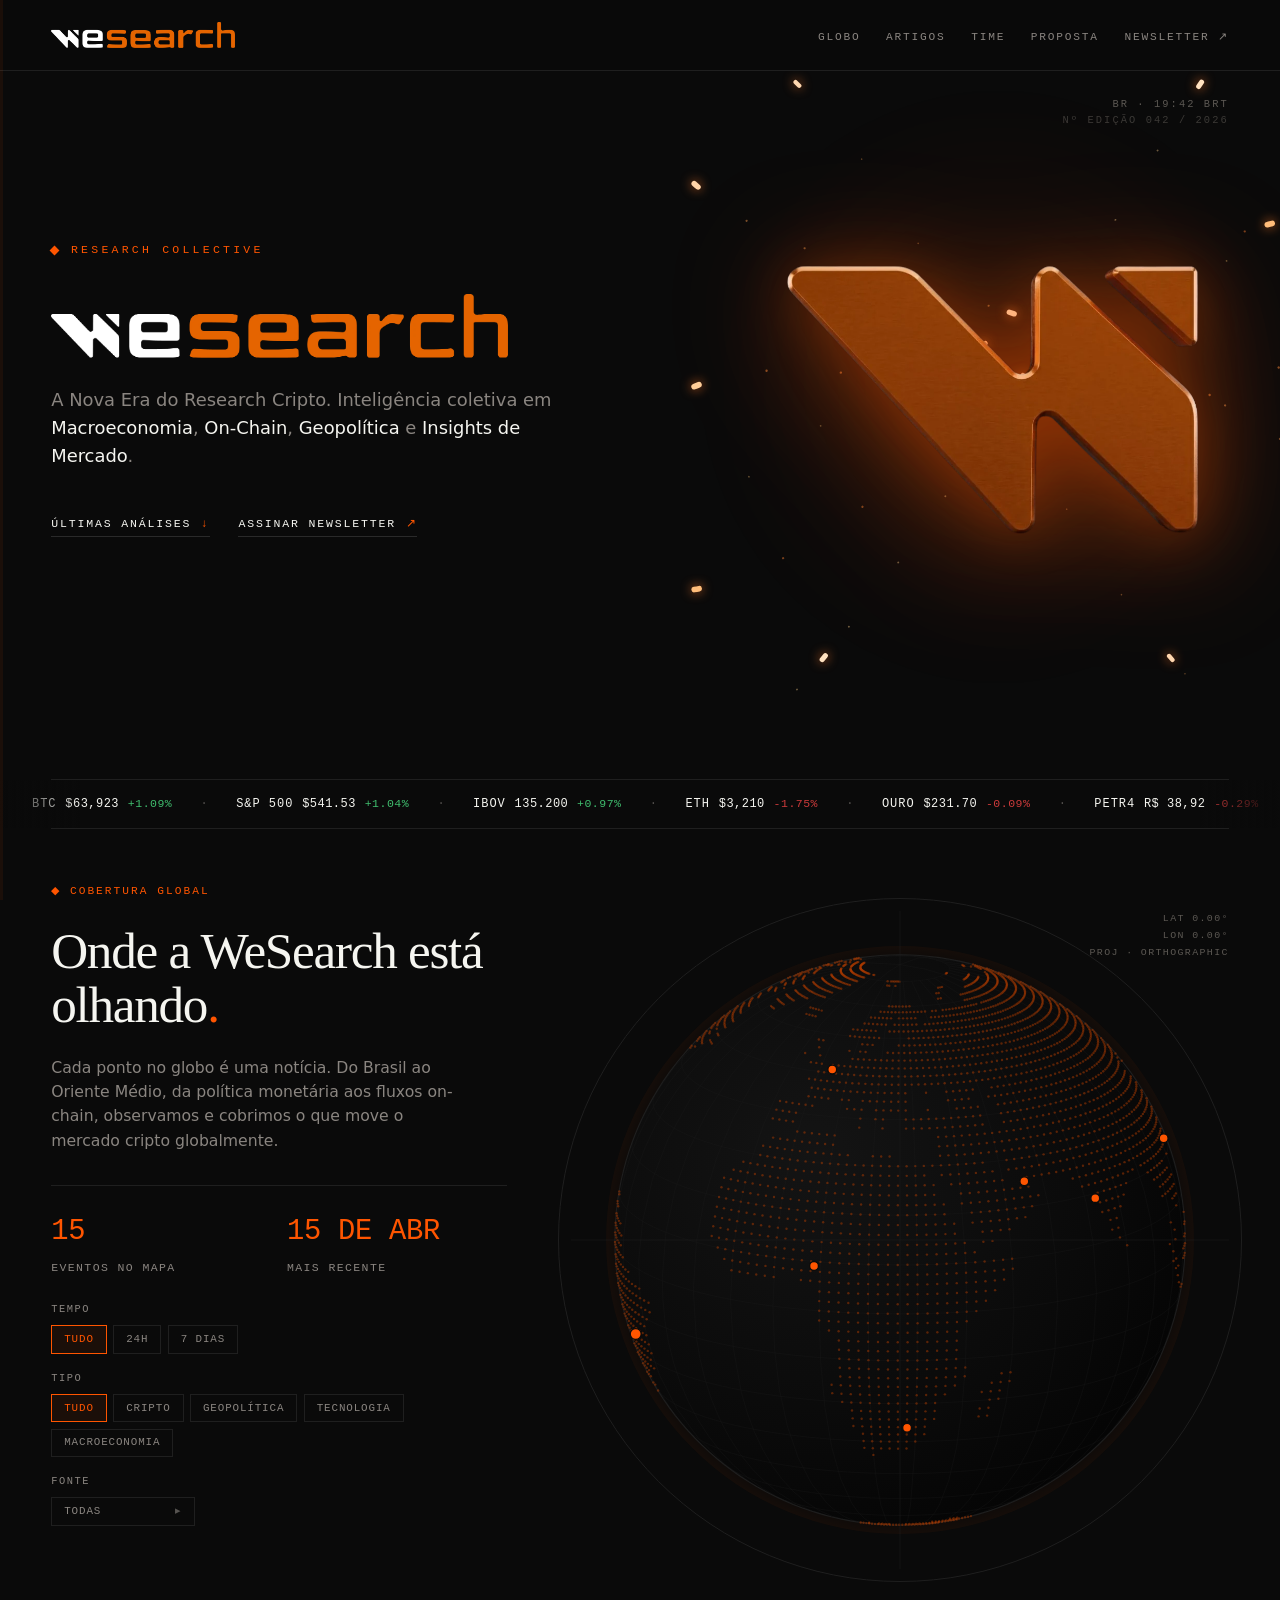
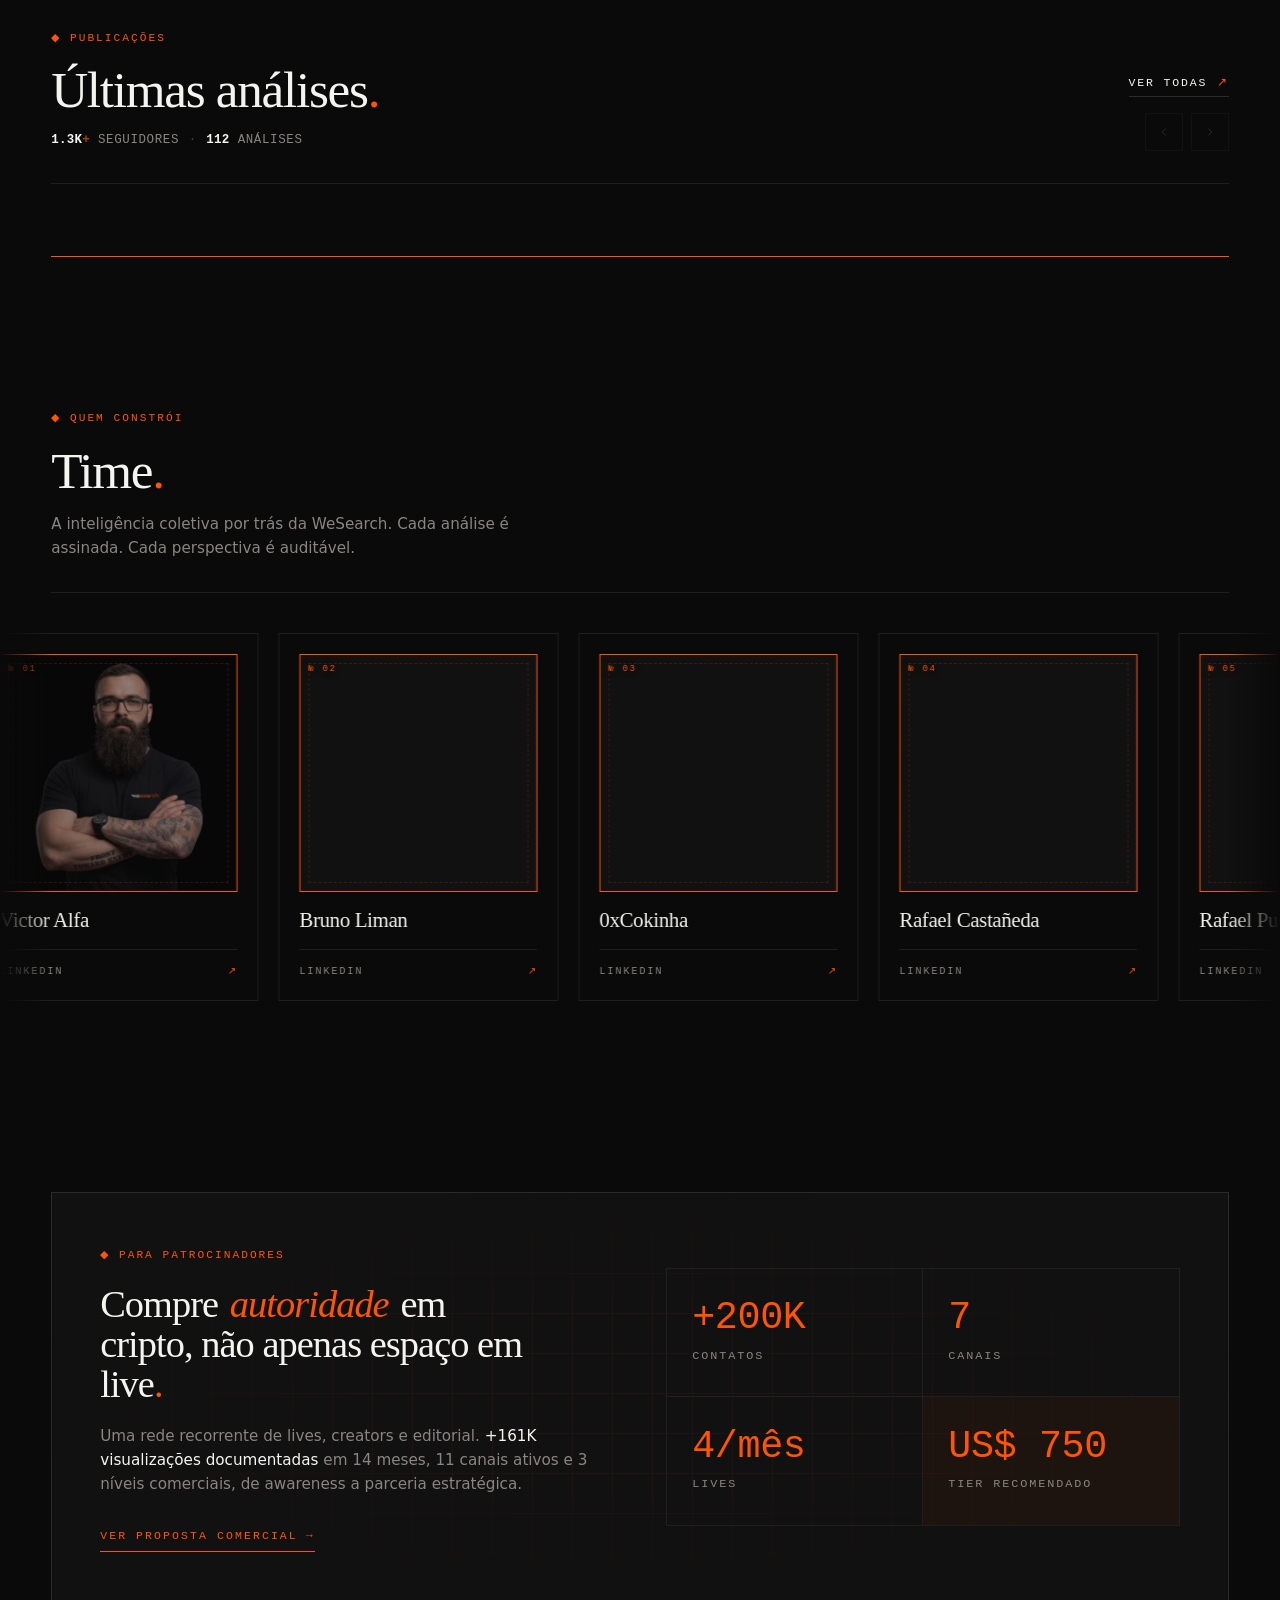
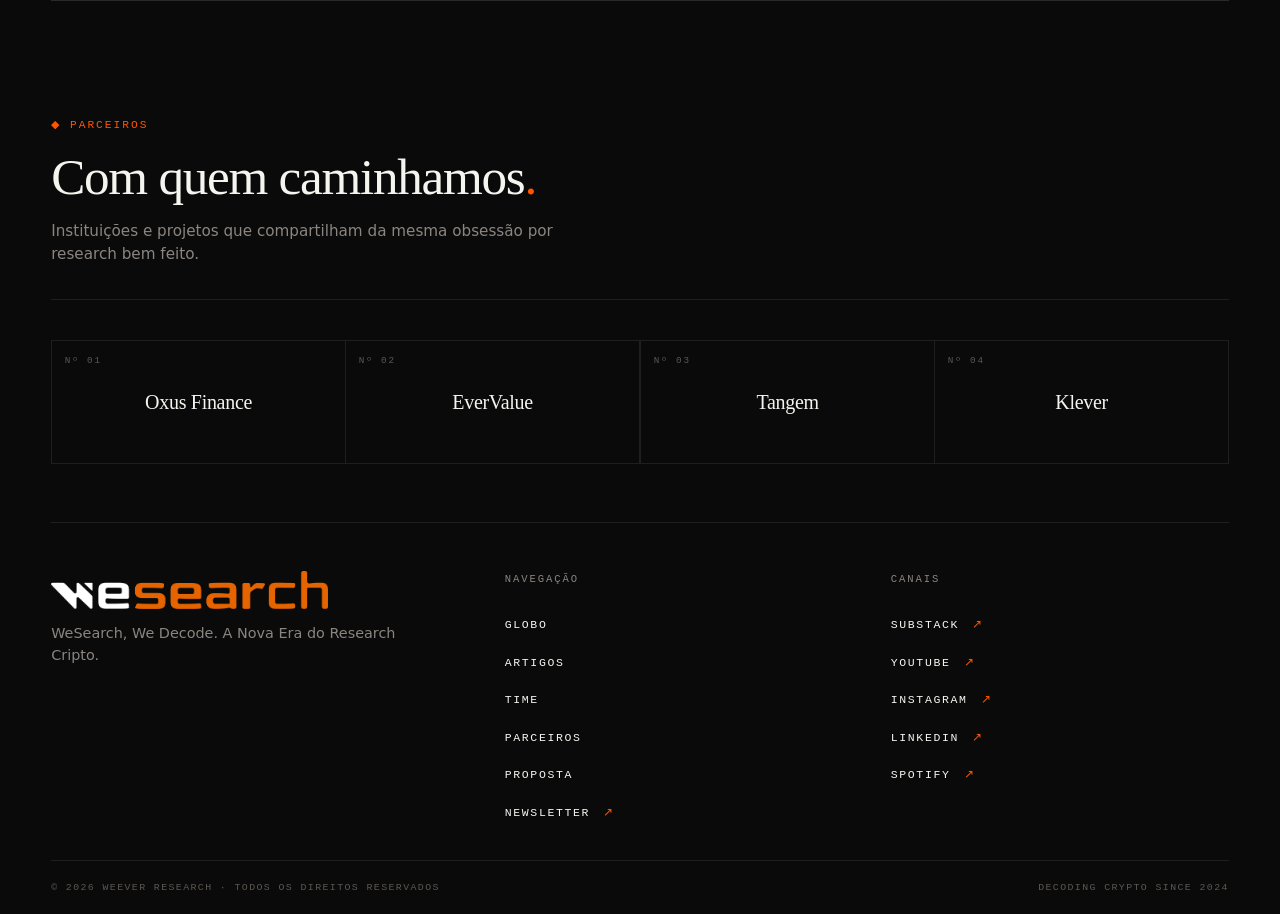
==== commit d05e96b8: "chore: scrub internal notes from comments and remove dead code Comments were leaking architectural d" ====
--- a/public/index.html
+++ b/public/index.html
@@ -83,7 +83,6 @@
 
     <div class="hero-right" aria-hidden="true">
       <div class="hero-mark">
-        <!-- Decorative rings removed per request -->
         <img src="assets/wesearch-logo.webp?v=2" alt="WeSearch" class="hero-mark-img" />
         <svg class="hero-mark-streams" viewBox="0 0 320 320" aria-hidden="true" preserveAspectRatio="none">
           <defs>
@@ -339,8 +338,6 @@
 
 </main>
 
-<!-- Tweaks panel removed: globe now rotates gently on its own -->
-
 </body>
 </html>
 
